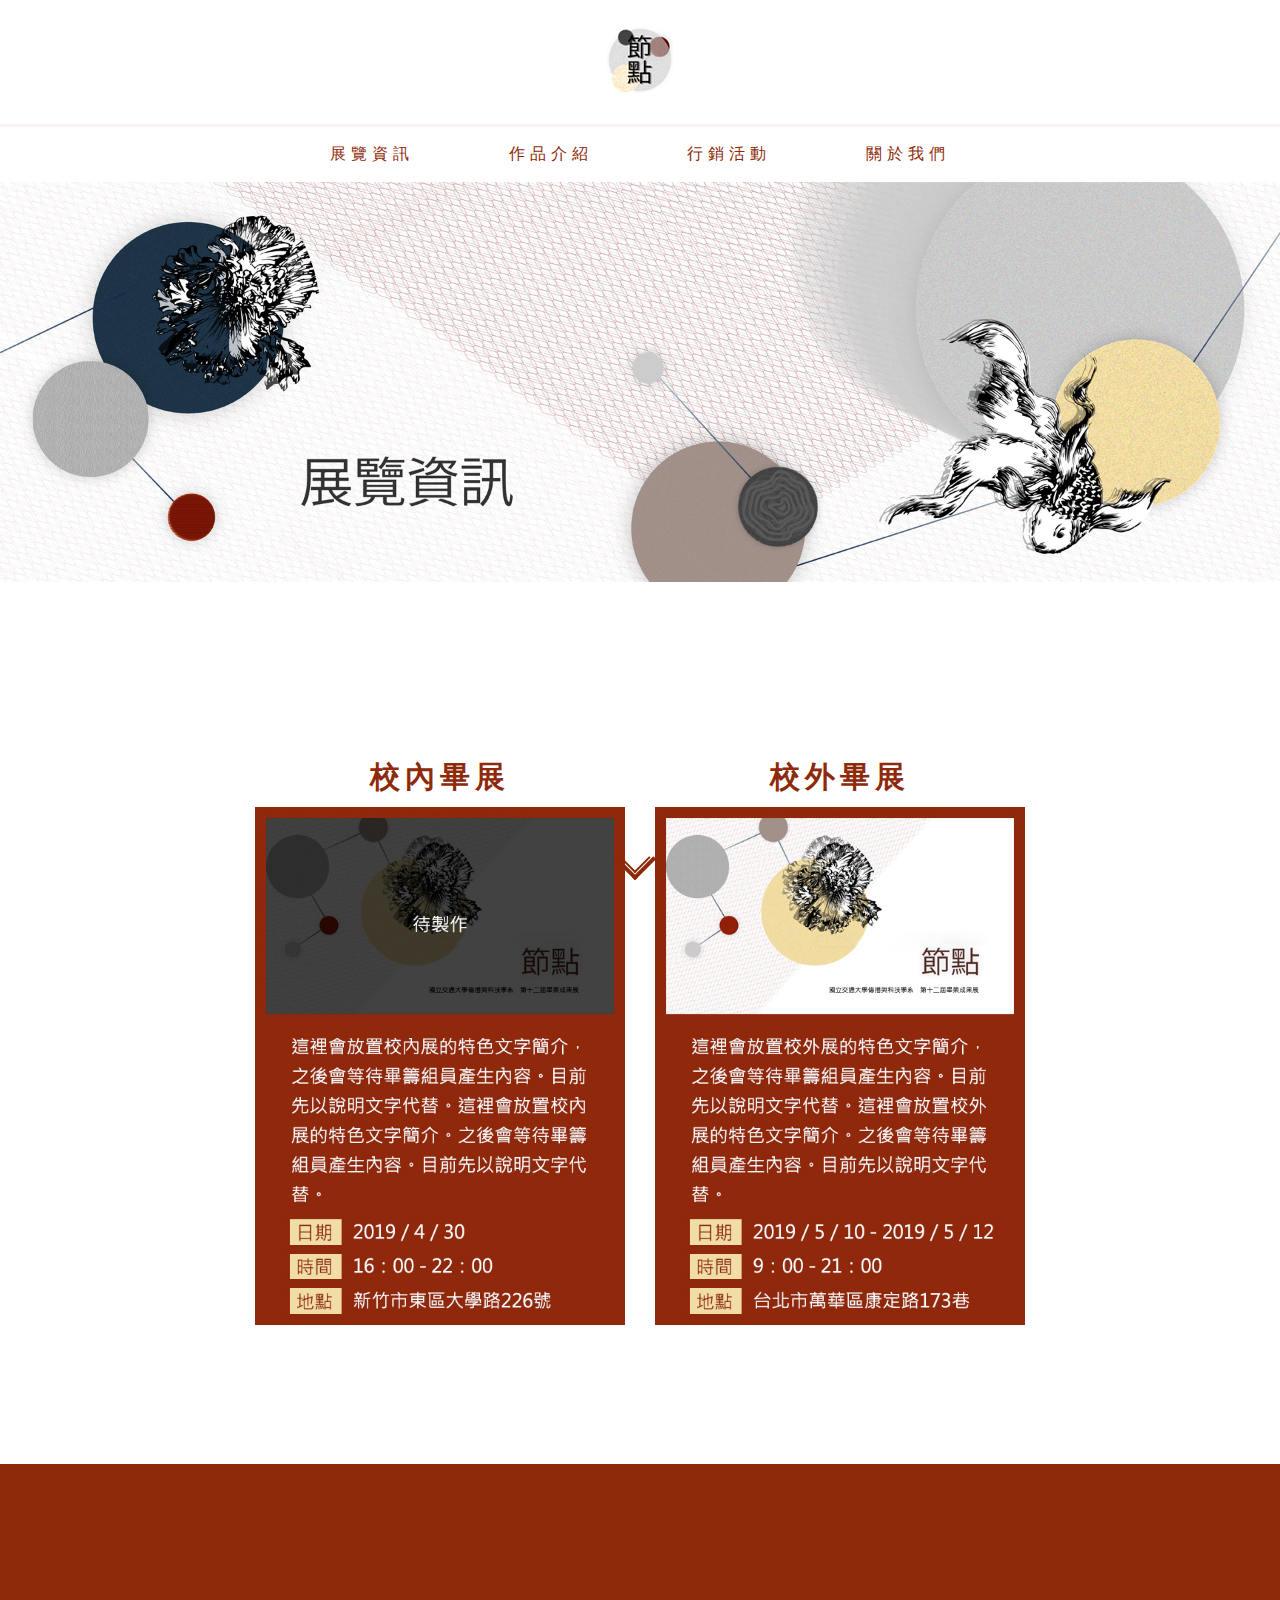
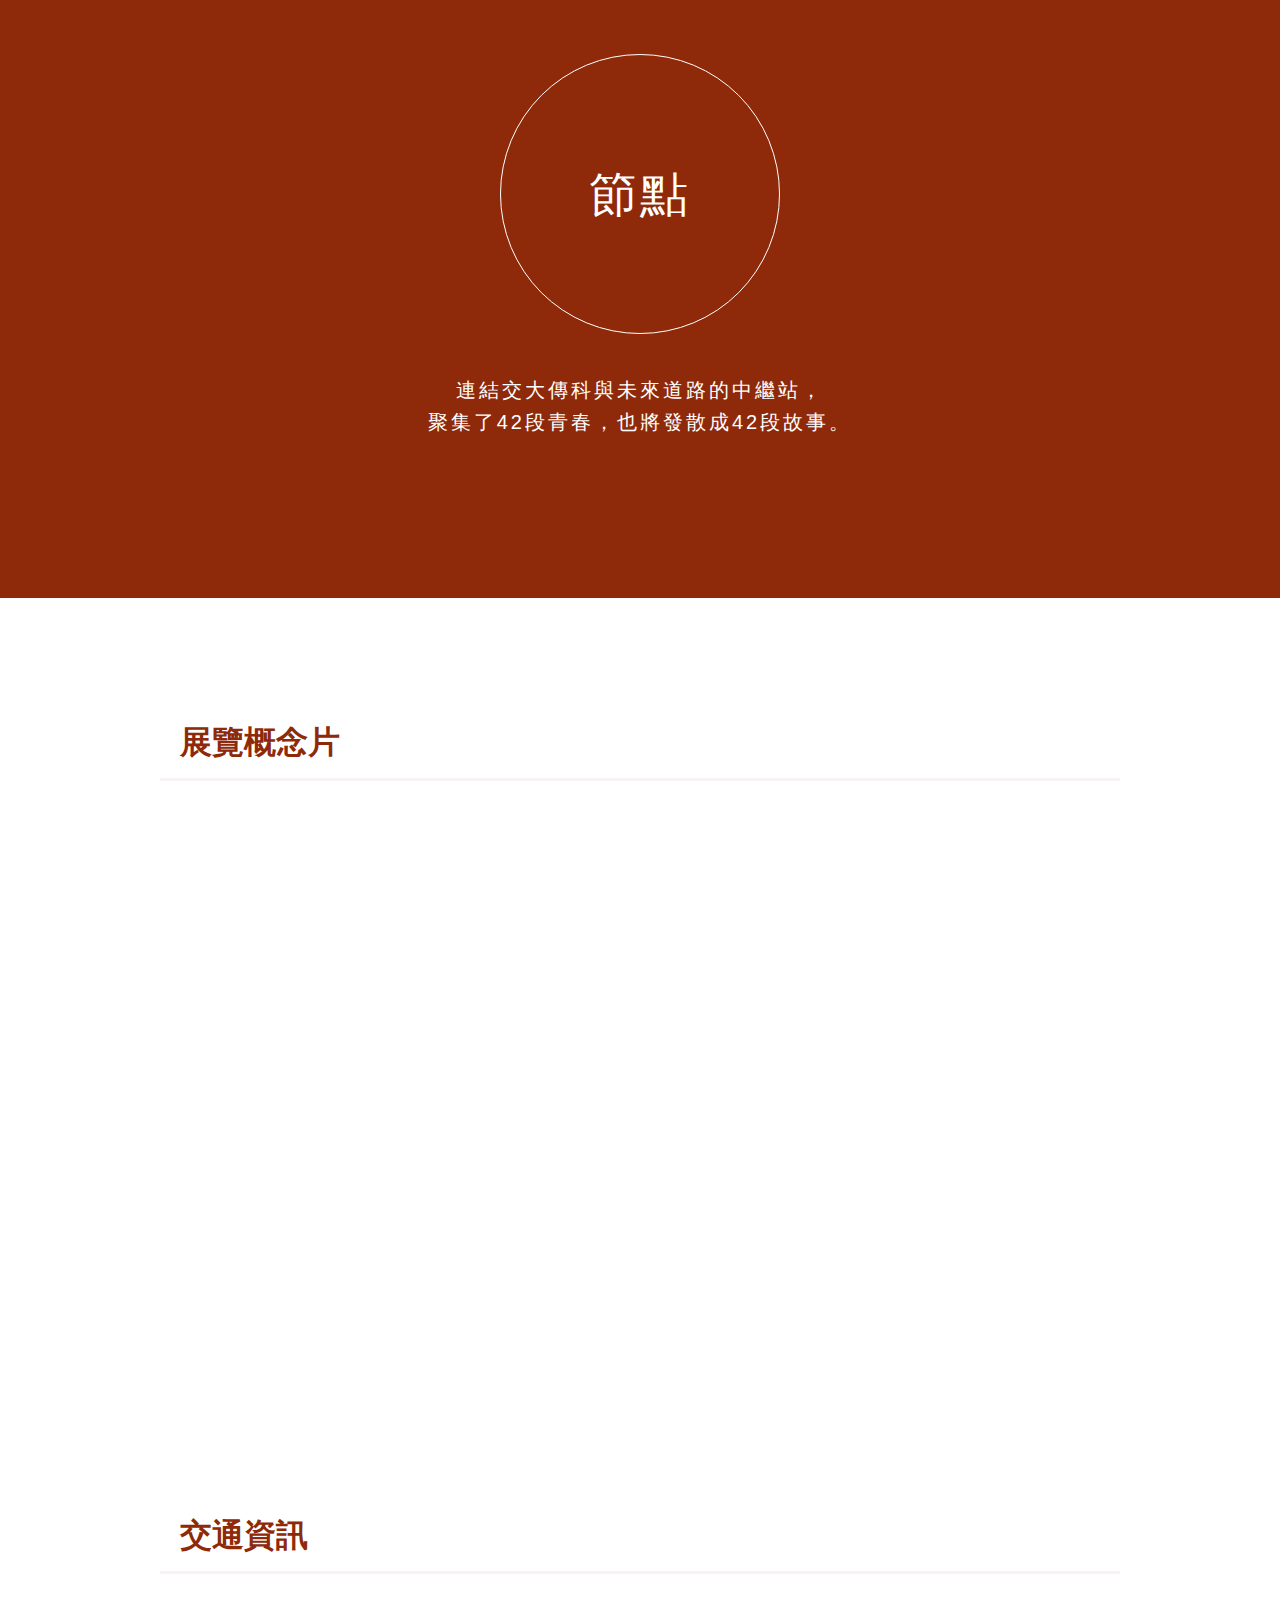
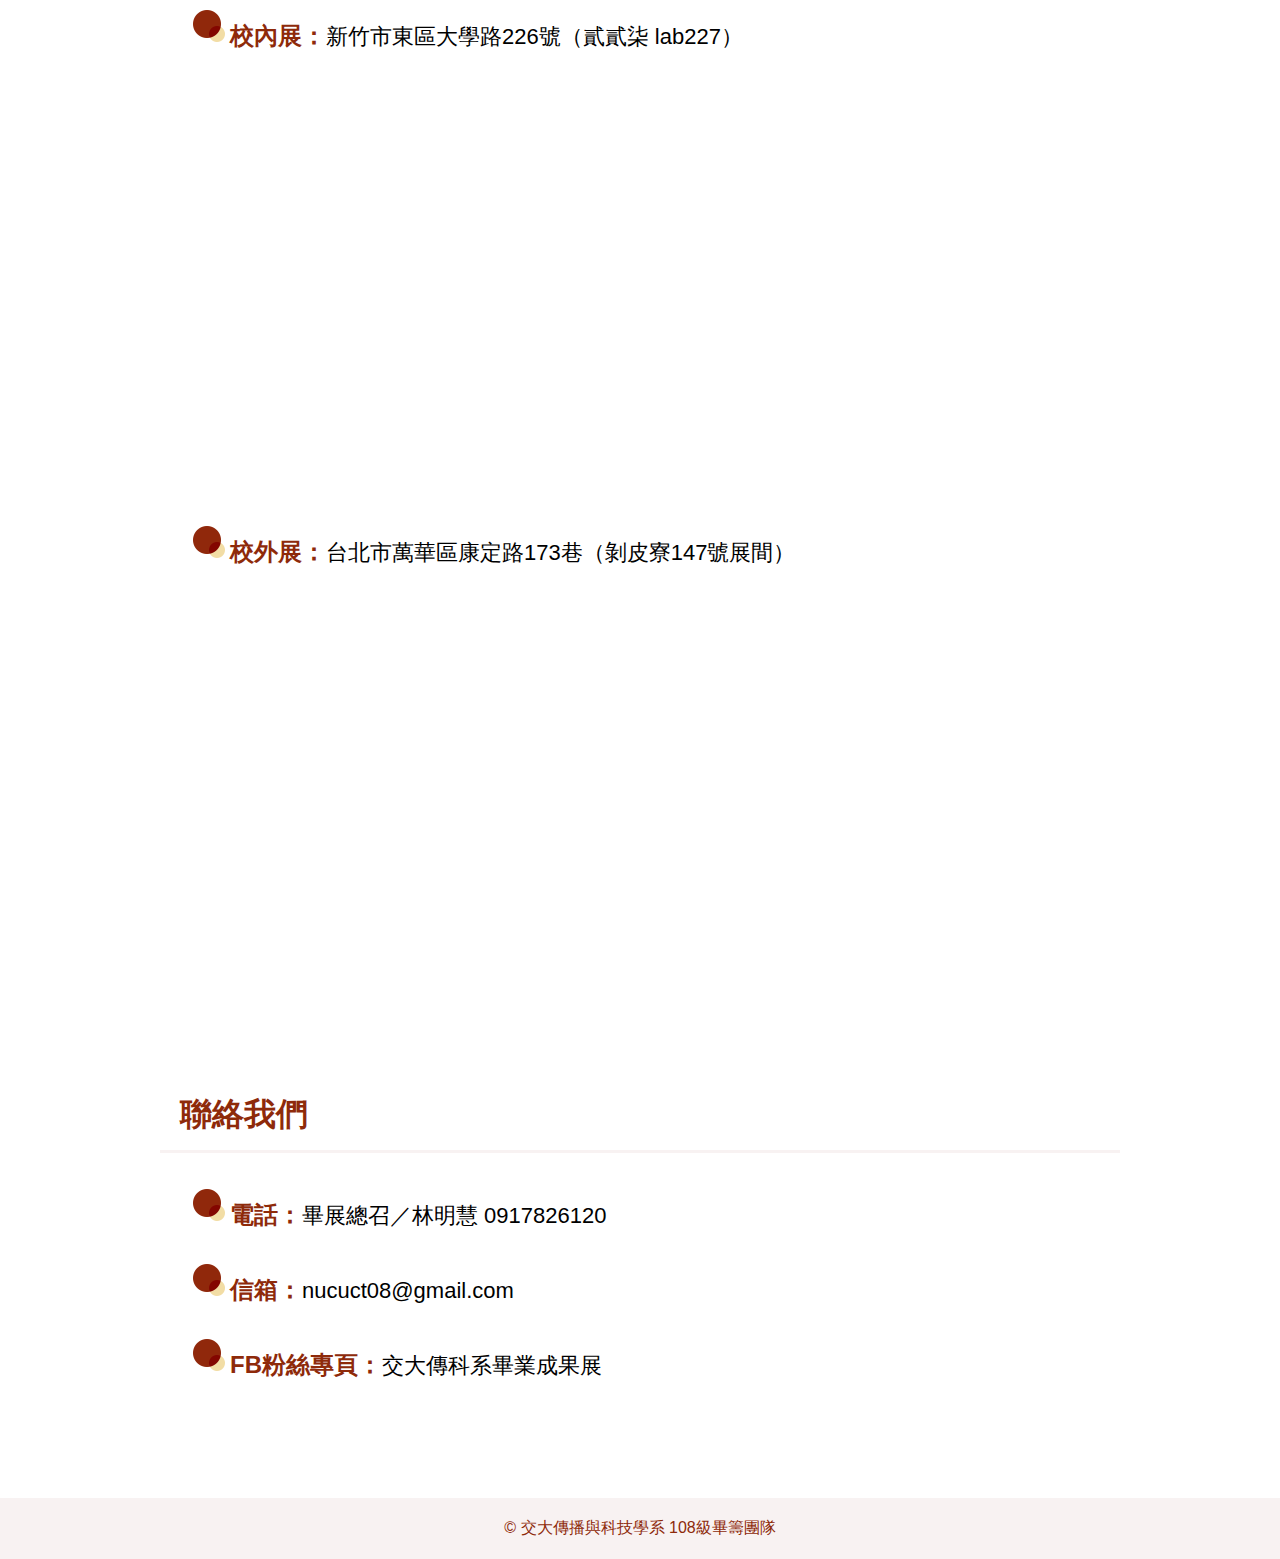
==== index.html @ bd3536fc "First" ====
<!doctype html>
<html>
<head>
	<meta charset="utf-8">
	<meta name="viewport" content=" width=device-width, initial-scale=1.0">
	<title>．節點</title>
	<link href="css/information.css" rel="stylesheet" type="text/css">
	
	<!-- Add jQuery library -->
	<script type="text/javascript" src="https://cdnjs.cloudflare.com/ajax/libs/jquery/3.3.1/jquery.min.js"></script>

</head>


<body>
	<!--header-->
    <header>
		<a href="index.html">
			<img src="images/logo.jpg">
		</a>
        <div class="menu"><img src="images/menu_red.png"></div>
    </header>
    
	<!--nav-->
		<nav>
			<ul>
				<li><a href="index.html">展覽資訊</a></li>
				<li><a href="works.html">作品介紹</a></li>	
				<li><a href="marketing.html">行銷活動</a></li>
				<li><a href="about.html">關於我們</a></li>
			</ul>
		</nav>
	
	<!--banner-->
		<div class="banner"></div>
	<!--arrow-->
	<div class="arrow"></div>


	<!--content-->
	<!--exhibition info-->
	<div class="work white">
		<div class="row">
			<div class="col-m-0 col-1"></div>

			<div class="col-m-6 col-5">
					<div class="title">校內畢展</div>
					<img src="images/info_in.jpg">
			</div>
			
			<div class="col-m-6 col-5"> 
				<div class="title">校外畢展</div>
				<img src="images/info.jpg">
			</div>

			<div class="col-m-0 col-1"></div>
		</div>
	</div>

	<!--definition text-->
	<div class="work red">
		
		<div class="row">
			<div class="defbox">
				<div class="dot">節點</div>

				<p>連結交大傳科與未來道路的中繼站，
				<br>聚集了42段青春，也將發散成42段故事。
				</p>
			</div>
		</div>
	</div>
	<!--video-->
	<div class="work white">
		<div class="row">
			<h1>展覽概念片</h1>
			<div class="video-container">
				<iframe width="901" height="507" src="https://www.youtube.com/embed/MZvLR8JDesw" frameborder="0" allow="accelerometer; autoplay; encrypted-media; gyroscope; picture-in-picture" allowfullscreen></iframe>
			</div>
		</div>
	</div>
	<!--traffic-->
	<div class="work white">
		<div class="row">
			<h1>交通資訊</h1>
			<div class="desbox">
				<h2>校內展：</h2><p>新竹市東區大學路226號（貳貳柒 lab227）</p>
				<div class="iframe-rwd">
					<iframe src="https://www.google.com/maps/embed?pb=!1m18!1m12!1m3!1d3622.161408858177!2d120.99659691475458!3d24.789925954186625!2m3!1f0!2f0!3f0!3m2!1i1024!2i768!4f13.1!3m3!1m2!1s0x3468360e1c726cb3%3A0x12839cd95251eadb!2z6LKz6LKz5p-SIGxhYjIyNw!5e0!3m2!1szh-TW!2stw!4v1549362019442" width="600" height="450" frameborder="0" style="border:0" allowfullscreen></iframe>
				</div><br><br><br><br>

				<h2>校外展：</h2><p>台北市萬華區康定路173巷（剝皮寮147號展間）</p>
				<div class="iframe-rwd">
					<iframe src="https://www.google.com/maps/embed?pb=!1m18!1m12!1m3!1d3614.9184089192054!2d121.49997611475892!3d25.036842844331968!2m3!1f0!2f0!3f0!3m2!1i1024!2i768!4f13.1!3m3!1m2!1s0x3442a9a8d017b6dd%3A0xff3361bbadd40fe9!2z5Ymd55qu5a-u5q235Y-y6KGX5Y2A!5e0!3m2!1szh-TW!2stw!4v1549362157421" width="600" height="450" frameborder="0" style="border:0" allowfullscreen></iframe>
				</div>
			</div>
		</div>
	</div>
	<!--connect-->
	<div class="work white">
		<div class="row">
			<h1>聯絡我們</h1>

				<div class="desbox">
					<h2>電話：</h2><p>畢展總召／林明慧 0917826120</p><br>
					<h2>信箱：</h2><p>nucuct08@gmail.com</p><br>
					<h2>FB粉絲專頁：</h2><p>交大傳科系畢業成果展</p>
				</div>

			</div>

		</div>
	</div>
	
	<!--footer-->
	<footer>
		&copy; 交大傳播與科技學系 108級畢籌團隊
	</footer>

	<!-- 回到頂端按鈕 start -->
	<script>
		//<![CDATA[
		(function () {
		$("body").append("<img id='goTopButton' style='display: none; z-index: 5; cursor: pointer;' title='回到頂端'/>");
		var img = "images/top_btn.png",
		locatioin = 9/10, // 按鈕出現在螢幕的高度
		right = 10, // 距離右邊 px 值
		opacity = 0.3, // 透明度
		speed = 500, // 捲動速度
		$button = $("#goTopButton"),
		$body = $(document),
		$win = $(window);
		$button.attr("src", img);
		$button.on({
		mouseover: function() {$button.css("opacity", 1);},
		mouseout: function() {$button.css("opacity", opacity);},
		click: function() {$("html, body").animate({scrollTop: 0}, speed);}
		});
		window.goTopMove = function () {
		var scrollH = $body.scrollTop(),
		winH = $win.height(),
		css = {"top": winH * locatioin + "px", "position": "fixed", "right": right, "opacity": opacity};
		if(scrollH > 20) {
		$button.css(css);
		$button.fadeIn("slow");
		} else {
		$button.fadeOut("slow");
		}
		};
		$win.on({
		scroll: function() {goTopMove();},
		resize: function() {goTopMove();}
		});
		} )();
		//]]>
		</script>
		<!-- 回到頂端按鈕 end, Design by WFU BLOG -->


		
		<!--js-->
		<script type="text/javascript" src="js/e0.js"></script>
		<script type="text/javascript" src="js/arrowscroll.js"></script>

</body>
</html>
---- css/information.css ----
@charset "utf-8";
@import url("rwd.css");
/* CSS Document */

*{
	padding:0;
	margin:0;
	box-sizing:border-box;
}

html, body{
	font-family:Verdana, Geneva, sans-serif, "微軟正黑體";
}

/* header */

header{
	padding:10px 0px;
	color:#fff;
	
	text-align:center;
	position:relative;
}

.menu{
	display:block;
	position:absolute;
	width:30px;
	height:30px;
	background:url(../images/menu.png);
	right:30px;
	top:30px;
}

.menu:hover{
	cursor:pointer;
}

/* nav */

nav{
	margin:auto;
	
	text-align:center;
	display: none;
	border-top:solid #f8f2f2 3px;
}

nav ul{
	margin:0;
}

nav ul li{
	display: block;
	border-bottom:solid #c3c3b7 1px;
}

nav ul li a{
	display:inline-block;
	color:#8e2a0a;
	letter-spacing:5px;
	text-decoration:none;
	width:100%;
	padding:17px 45px;
}

nav ul li a:hover{
	color:#F6A4A3;
	background:#7B151E;
}

/*banner*/
.banner{
	display:block;
	position:relative;
	overflow:hidden;
	width:100%;
	height:200px;
	background:url(../images/banner_information_mobile.jpg) no-repeat;
	background-size:100%;
	
}

/*arrow*/
.arrow,
.arrow:before {
  position: absolute;
  left: 50%;
  display: none;
}

.arrow {
  width: 30px;
  height: 30px;
  top: 96%;
  margin: -20px 0 0 -20px;
  -webkit-transform: rotate(45deg);
  border-left: none;
  border-top: none;
  border-right: 4px #8e2a0a solid;
  border-bottom: 4px #8e2a0a solid;
}

.arrow:before {
  content: "";
  width: 20px;
  height: 20px;
  top: 50%;
  margin: -10px 0 0 -10px;
  border-left: none;
  border-top: none;
  border-right: 2px #8e2a0a solid;
  border-bottom: 2px #8e2a0a solid;
  animation-duration: 2s;
  animation-iteration-count: infinite;
  animation-name: arrow;
}
@keyframes arrow {
	0% {
	  opacity: 1;
	}
	100% {
	  opacity: 0;
	  transform: translate(-10px, -10px);
	}
  }

/*content*/
.row{
	width: 100%;
	padding:60px 0px;
	margin:auto;
}
.row img{
	width:100%;
}

.red {
	background:#8e2a0a;
	margin:60px 0px; 
}
.white {
	background: #fff;
}
.work > .row {
	width: 75%;
	margin: 0 auto;
}

.defbox{
	
	line-height:2em;
	box-sizing:border-box;
	padding:100px 0px;
	/*background:#8e2a0a;*/
	color:#fff;
	text-align: center;
	letter-spacing: 3px;
}
.defbox p{
	text-align:justify; /*文字等寬*/
	text-align: center;
	font-size: 20px;
	
}
.desbox{
	line-height: 1.5em;
	color:#8e2a0a;
	margin-bottom: 30px;
	padding: 0px 30px;
	
}
h1{
	line-height: 1.5em;
	color:#8e2a0a;
	border-bottom:solid #f8f2f2 3px;
	padding: 0px 20px 12px;
	margin-bottom: 30px;
	/*font-weight:bold;*/
}
h2::before{
	content: url(../images/round2_marketing_2.png);
}
h2{
	display: inline-block;
}
.desbox > p{
	display: inline-block;
	margin-bottom: 30px;
	font-size: 22px;
	color: #000;
}

#imgbox img{ 
	float:left;
	width:100%;
	padding:7.4px;
	/*background:#8e2a0a紅色;*/
}

#imgbox{
	font-size: 20px;
    line-height: 30px;
    letter-spacing: 3px;
	padding:80px;
	border-bottom:solid #f8f2f2 2px;
}

#imgbox0 img{ 
	float:left;
	width:100%;
	padding:5px;
	background:#f2f0f1;
}

#imgbox0{
	font-size: 20px;
    line-height: 30px;
    letter-spacing: 3px;
	width: 90%;
	margin: 30px auto;
	border-bottom:solid #f8f2f2 2px;
}

.title{
	text-align:center;
	color:#8e2a0a;
	letter-spacing:5px;
	font-size:30px;
	margin:auto;
	width:200px;
	height:50px;
	font-weight:bold;
}
.dot{
	color: #fff;
	margin: 30px 0px 40px;
	font-size: 48px;
	text-align: center;
	border-radius: 50%;
	border: #fff solid 1px;
	width: 280px;
	height: 280px;
	line-height: 280px;
	display: inline-block;
}

/*video*/
.video-container {
	position: relative;
	padding-bottom: 56.25%;
	padding-top: 30px;
	margin-top: 40px;
	height: 0;
	overflow: hidden;
}	
.video-container iframe, .video-container object, .video-container embed {
	position: absolute;
	top: 0;left: 0;
	width: 100%;
	height: 100%;
}

/*map*/
.iframe-rwd {
    position: relative;
    padding-bottom: 35%;
    padding-top: 30px;
    height: 0;
	overflow: hidden;

}
.iframe-rwd iframe {
    position: absolute;
    top: 0;
    left: 0;
    width: 100%;
    height: 100%;
}

/* footer */

footer{
	text-align:center;
	padding:20px;
	color:#8e2a0a;
	background:#f8f2f2;
}
/*loading*/

/*===================rwd details===========================*/

/*For tablets*/
@media only screen and (min-width:768px){

	nav{
		display:block;
	}
	
	nav ul li{
		display:inline-block;/*讓選單水平排列*/
		border-bottom: solid #c3c3b7 0px;
	}
	
	.menu{
		display:none;
	}/*漢堡選單，希望是視窗小到手機的時候才會出現*/
	
	.banner{
		height: 500px;
		background: url(../images/banner_information.jpg) no-repeat;
		
	}
	
}


/*For desktop*/
@media only screen and (min-width:1200px){
	
	.banner{
		/* height: 500px; */
		width: 100%;
		background:url(../images/banner_information.jpg) no-repeat;
		background-size: 100% auto;
	}
	.arrow, .arrow:before{
		display:block;
	}
}
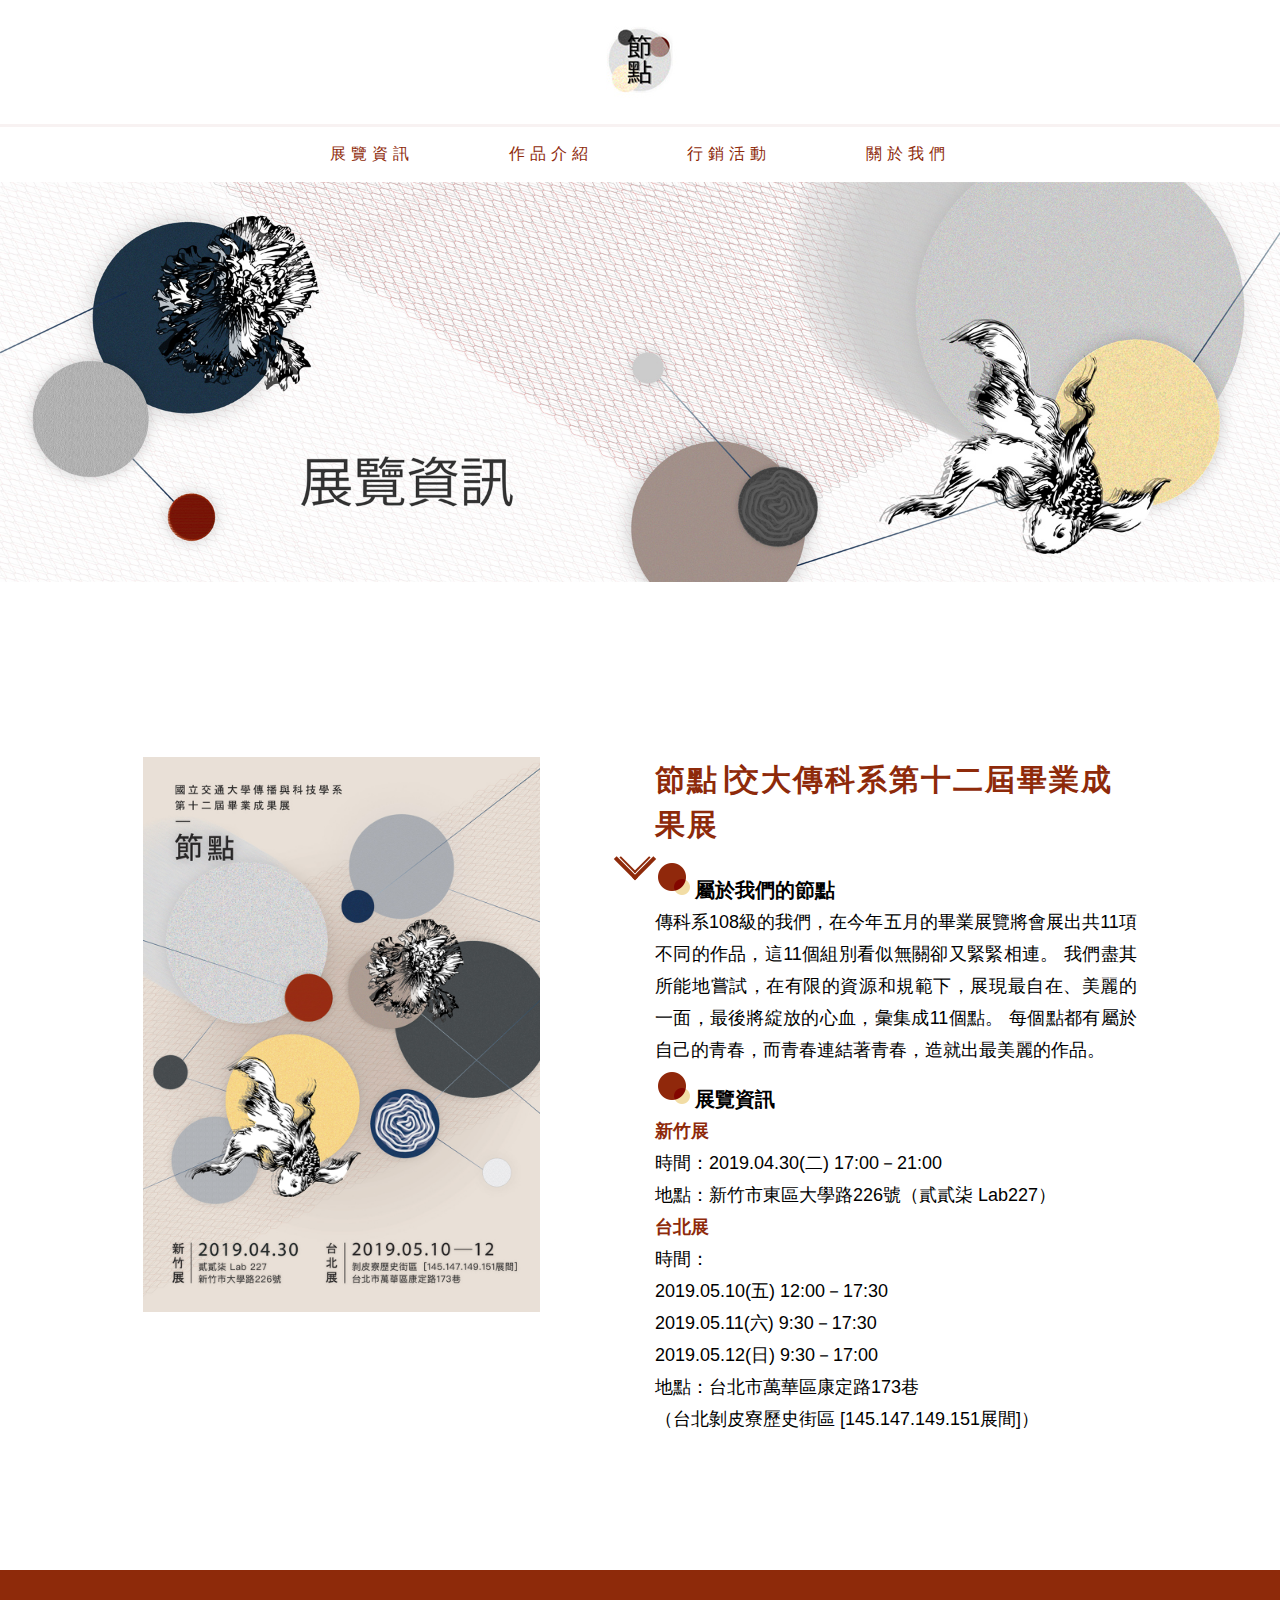
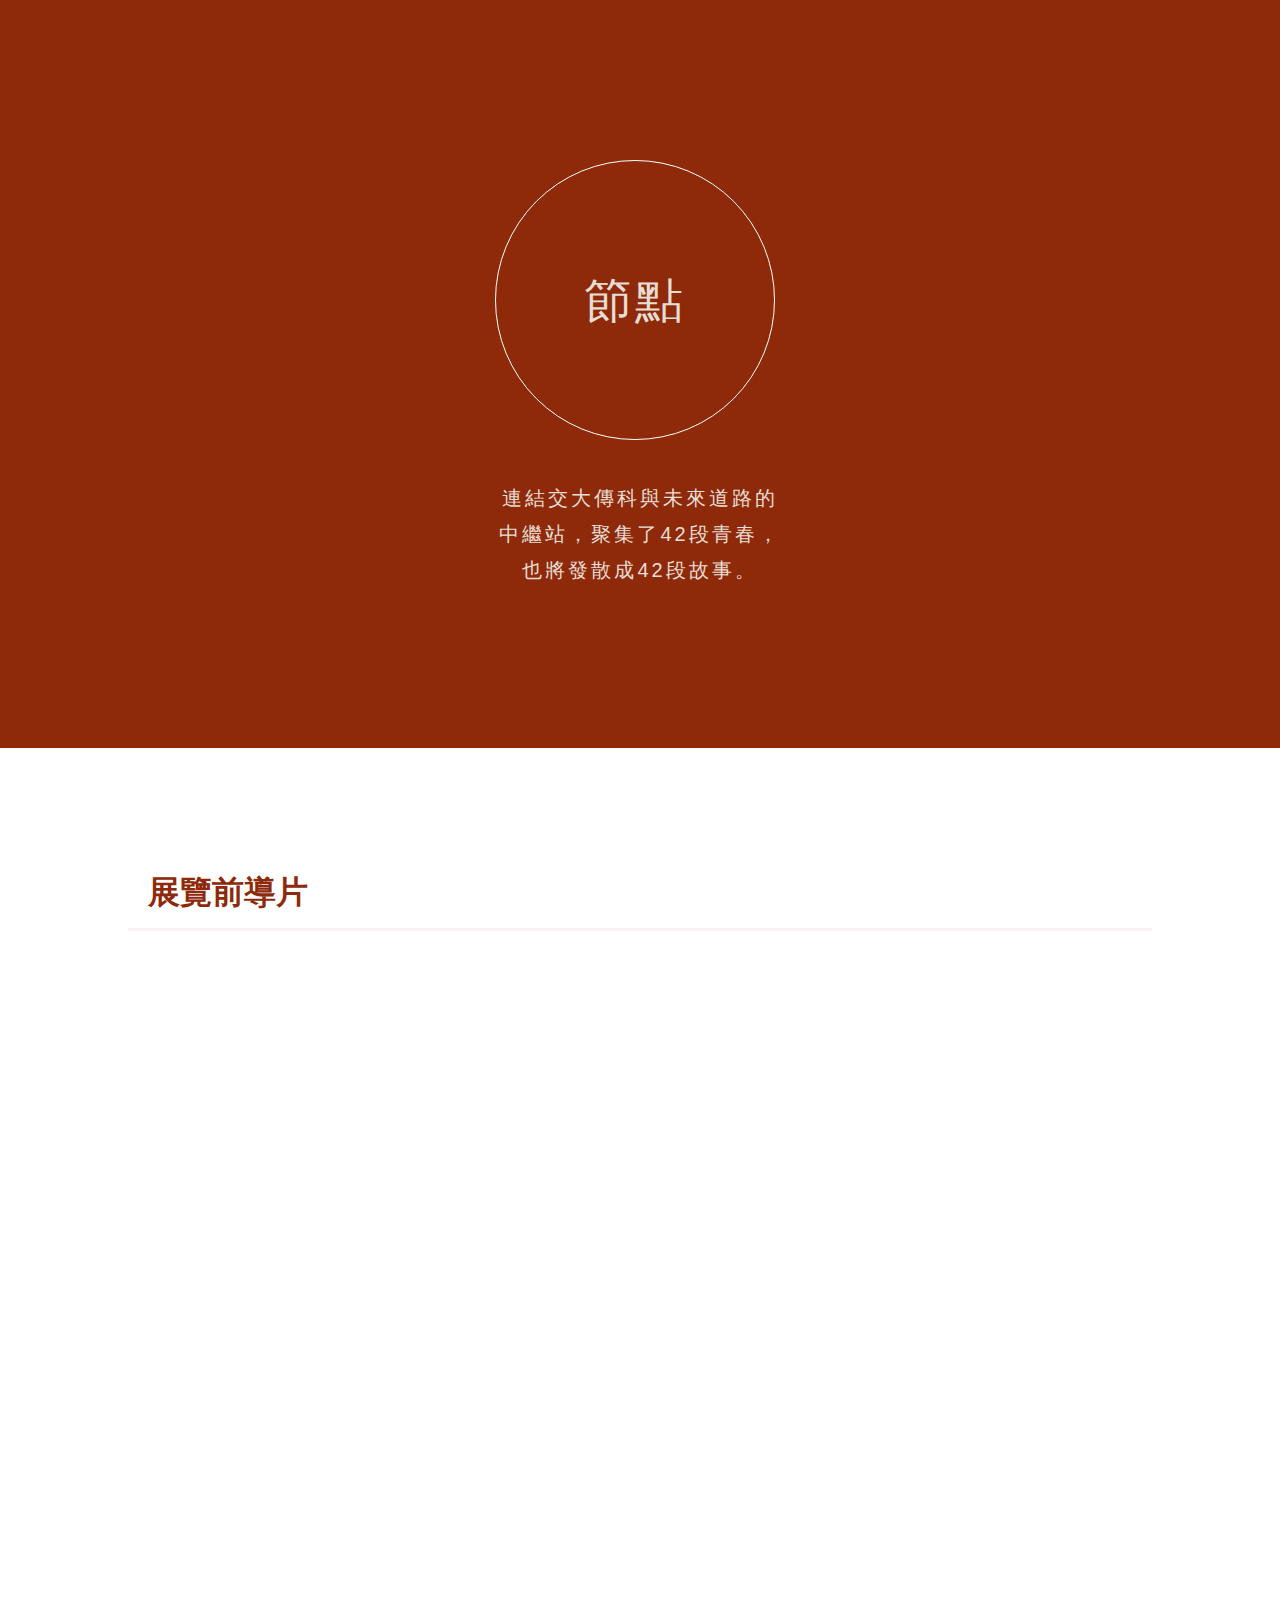
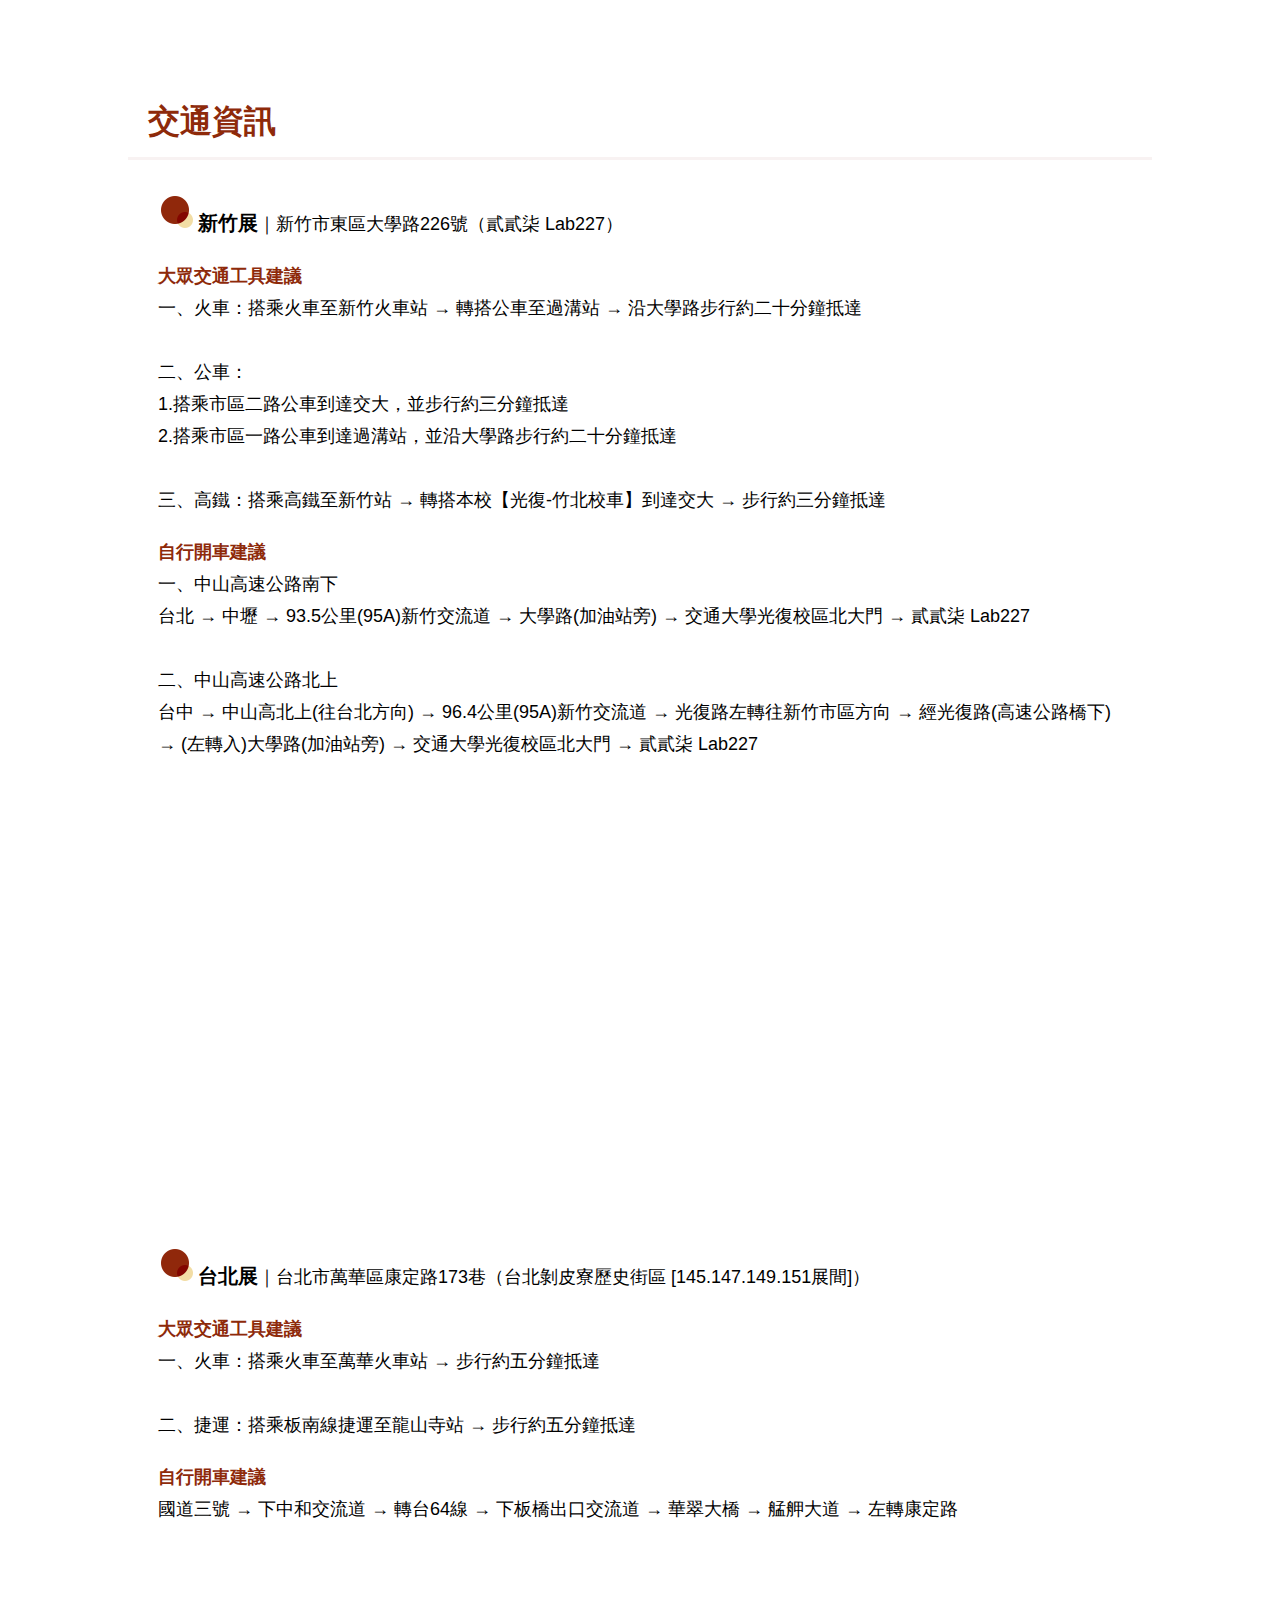
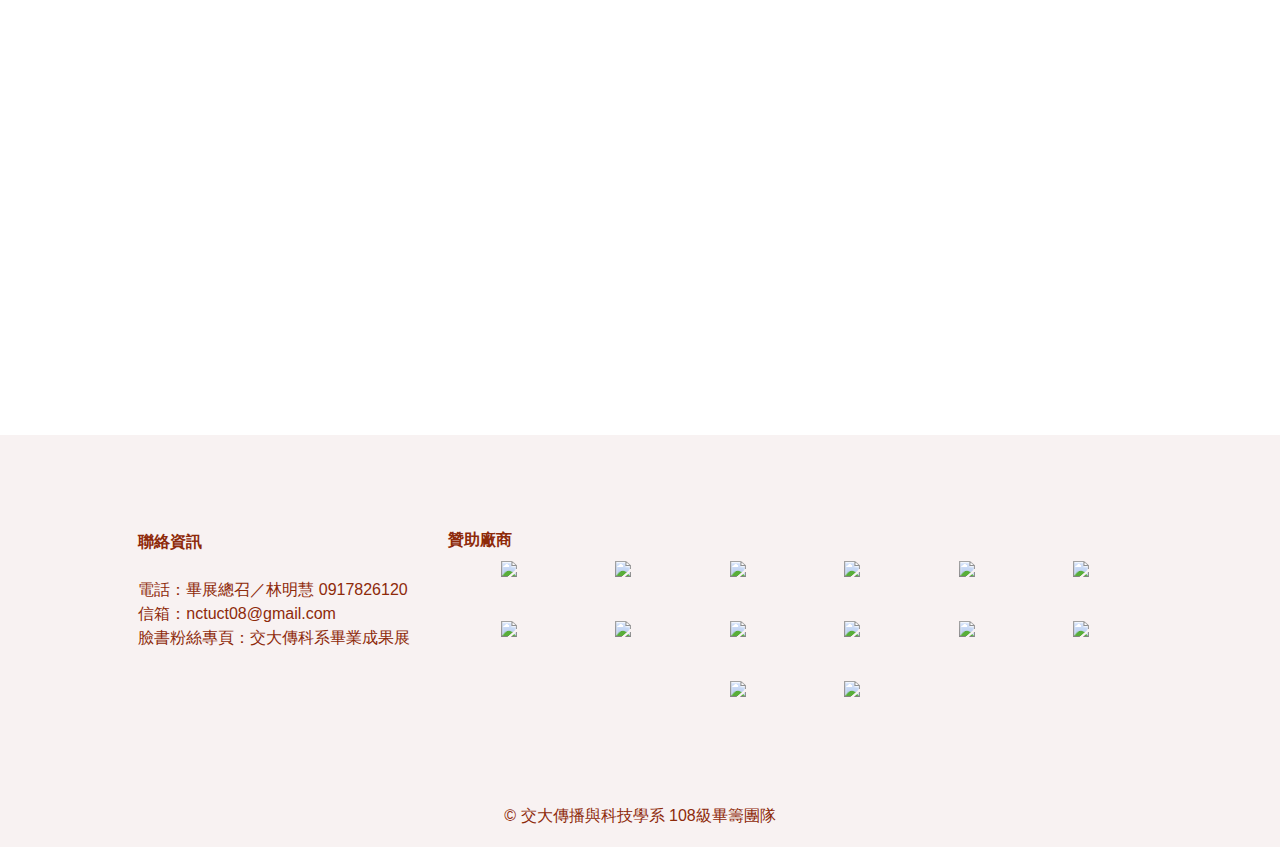
==== commit 07f5038f: "solve the reload problem" ====
--- a/index.html
+++ b/index.html
@@ -3,12 +3,12 @@
 <head>
 	<meta charset="utf-8">
 	<meta name="viewport" content=" width=device-width, initial-scale=1.0">
-	<title>．節點</title>
+	<title>節點｜交大傳科系第十二屆畢業成果展</title>
 	<link href="css/information.css" rel="stylesheet" type="text/css">
 	
 	<!-- Add jQuery library -->
 	<script type="text/javascript" src="https://cdnjs.cloudflare.com/ajax/libs/jquery/3.3.1/jquery.min.js"></script>
-
+	
 </head>
 
 
@@ -16,7 +16,7 @@
 	<!--header-->
     <header>
 		<a href="index.html">
-			<img src="images/logo.jpg">
+			<img src="images/logo.jpg" width="100px" height="100px">
 		</a>
         <div class="menu"><img src="images/menu_red.png"></div>
     </header>
@@ -41,19 +41,38 @@
 	<!--exhibition info-->
 	<div class="work white">
 		<div class="row">
+			
+			<div class="col-m-6 col-5" id="information">
+					<img src="images/info.jpg">
+			</div>
+			
 			<div class="col-m-0 col-1"></div>
-
-			<div class="col-m-6 col-5">
-					<div class="title">校內畢展</div>
-					<img src="images/info_in.jpg">
-			</div>
-			
-			<div class="col-m-6 col-5"> 
-				<div class="title">校外畢展</div>
-				<img src="images/info.jpg">
-			</div>
-
-			<div class="col-m-0 col-1"></div>
+			<div class="col-m-6 col-6"> 
+				<div class="desbox0">
+					<div class="title">節點∣交大傳科系第十二屆畢業成果展</div>
+					<h3>屬於我們的節點</h3>
+					<p>
+						傳科系108級的我們，在今年五月的畢業展覽將會展出共11項不同的作品，這11個組別看似無關卻又緊緊相連。
+						我們盡其所能地嘗試，在有限的資源和規範下，展現最自在、美麗的一面，最後將綻放的心血，彙集成11個點。
+						每個點都有屬於自己的青春，而青春連結著青春，造就出最美麗的作品。
+					</p>
+					<h3>展覽資訊</h3>
+						<h5>新竹展</h5>
+						<p>
+							時間：2019.04.30(二) 17:00－21:00<br>
+							地點：新竹市東區大學路226號（貳貳柒 Lab227）<br>
+						</p>
+						<h5>台北展</h5>
+						<p>
+							時間：<br>
+							2019.05.10(五) 12:00－17:30<br>
+							2019.05.11(六) 9:30－17:30<br>
+							2019.05.12(日) 9:30－17:00<br>
+							地點：台北市萬華區康定路173巷<br>
+							（台北剝皮寮歷史街區 [145.147.149.151展間]）
+						</p>
+				</div>
+			</div>
 		</div>
 	</div>
 
@@ -64,8 +83,7 @@
 			<div class="defbox">
 				<div class="dot">節點</div>
 
-				<p>連結交大傳科與未來道路的中繼站，
-				<br>聚集了42段青春，也將發散成42段故事。
+				<p>連結交大傳科與未來道路的中繼站，聚集了42段青春，</br>也將發散成42段故事。
 				</p>
 			</div>
 		</div>
@@ -73,9 +91,9 @@
 	<!--video-->
 	<div class="work white">
 		<div class="row">
-			<h1>展覽概念片</h1>
+			<h1>展覽前導片</h1>
 			<div class="video-container">
-				<iframe width="901" height="507" src="https://www.youtube.com/embed/MZvLR8JDesw" frameborder="0" allow="accelerometer; autoplay; encrypted-media; gyroscope; picture-in-picture" allowfullscreen></iframe>
+				<iframe width="901" height="507" src="https://www.youtube.com/embed/0VQNjJFoEkM" frameborder="0" allow="accelerometer; autoplay; encrypted-media; gyroscope; picture-in-picture" allowfullscreen></iframe>
 			</div>
 		</div>
 	</div>
@@ -84,36 +102,126 @@
 		<div class="row">
 			<h1>交通資訊</h1>
 			<div class="desbox">
-				<h2>校內展：</h2><p>新竹市東區大學路226號（貳貳柒 lab227）</p>
+				<h2>新竹展</h2><p>｜新竹市東區大學路226號（貳貳柒 Lab227）</p>
+					<h5>大眾交通工具建議</h5>
+				<p>
+					一、火車：搭乘火車至新竹火車站 → 轉搭公車至過溝站 → 沿大學路步行約二十分鐘抵達
+					<br><br>二、公車：<br>
+					1.搭乘市區二路公車到達交大，並步行約三分鐘抵達<br>
+					2.搭乘市區一路公車到達過溝站，並沿大學路步行約二十分鐘抵達
+					<br><br>三、高鐵：搭乘高鐵至新竹站 → 轉搭本校【光復-竹北校車】到達交大 → 步行約三分鐘抵達<br>
+				</p>
+					<h5>自行開車建議</h5>
+				<p>
+					一、中山高速公路南下<br>
+					台北 → 中壢 → 93.5公里(95A)新竹交流道 → 大學路(加油站旁) → 交通大學光復校區北大門 → 貳貳柒 Lab227<br>
+					<br>
+					二、中山高速公路北上<br>
+					台中 → 中山高北上(往台北方向) → 96.4公里(95A)新竹交流道 → 光復路左轉往新竹市區方向 → 經光復路(高速公路橋下) → (左轉入)大學路(加油站旁) → 交通大學光復校區北大門 → 貳貳柒 Lab227
+					<br><br>
+				</p>
 				<div class="iframe-rwd">
 					<iframe src="https://www.google.com/maps/embed?pb=!1m18!1m12!1m3!1d3622.161408858177!2d120.99659691475458!3d24.789925954186625!2m3!1f0!2f0!3f0!3m2!1i1024!2i768!4f13.1!3m3!1m2!1s0x3468360e1c726cb3%3A0x12839cd95251eadb!2z6LKz6LKz5p-SIGxhYjIyNw!5e0!3m2!1szh-TW!2stw!4v1549362019442" width="600" height="450" frameborder="0" style="border:0" allowfullscreen></iframe>
-				</div><br><br><br><br>
-
-				<h2>校外展：</h2><p>台北市萬華區康定路173巷（剝皮寮147號展間）</p>
+				</div><br><br>
+
+				<h2>台北展</h2><p>｜台北市萬華區康定路173巷（台北剝皮寮歷史街區 [145.147.149.151展間]）</p>
+					<h5>大眾交通工具建議</h5>
+				<p>
+					一、火車：搭乘火車至萬華火車站 → 步行約五分鐘抵達<br><br>
+					二、捷運：搭乘板南線捷運至龍山寺站 → 步行約五分鐘抵達<br>
+				</p>
+					<h5>自行開車建議</h5>
+				<p>
+					國道三號 → 下中和交流道 → 轉台64線 → 下板橋出口交流道 → 華翠大橋 → 艋舺大道 → 左轉康定路
+					<br><br>
+				</p>
 				<div class="iframe-rwd">
 					<iframe src="https://www.google.com/maps/embed?pb=!1m18!1m12!1m3!1d3614.9184089192054!2d121.49997611475892!3d25.036842844331968!2m3!1f0!2f0!3f0!3m2!1i1024!2i768!4f13.1!3m3!1m2!1s0x3442a9a8d017b6dd%3A0xff3361bbadd40fe9!2z5Ymd55qu5a-u5q235Y-y6KGX5Y2A!5e0!3m2!1szh-TW!2stw!4v1549362157421" width="600" height="450" frameborder="0" style="border:0" allowfullscreen></iframe>
 				</div>
 			</div>
 		</div>
 	</div>
-	<!--connect-->
+	<!--connect
 	<div class="work white">
 		<div class="row">
 			<h1>聯絡我們</h1>
-
 				<div class="desbox">
 					<h2>電話：</h2><p>畢展總召／林明慧 0917826120</p><br>
 					<h2>信箱：</h2><p>nucuct08@gmail.com</p><br>
 					<h2>FB粉絲專頁：</h2><p>交大傳科系畢業成果展</p>
 				</div>
-
-			</div>
-
-		</div>
-	</div>
+			</div>
+		</div>
+	</div>-->
 	
 	<!--footer-->
 	<footer>
+		<div class="row">
+			<div class="col-m-0 col-1"></div>
+			
+			<div class="col-m-6 col-3">
+				<div class="footerinfo">
+					<h4>聯絡資訊</h4>
+					<br>
+					電話：畢展總召／林明慧 0917826120
+					<br>
+					信箱：nctuct08@gmail.com
+					<br>
+					臉書粉絲專頁：交大傳科系畢業成果展
+					<br>
+				</div>
+			</div>
+
+			<div class="col-m-6 col-7">
+				<h4>贊助廠商</h4>
+				<article>
+					<img src="images/soundbot_n.png" />
+				</article>
+				<article>
+					<img src="images/kingston_n.png" />
+				</article>
+				<article>
+					<img src="images/pixta_n.png" />
+				</article>
+				<article>
+					<img src="images/gcomm_n.png" />
+				</article>
+				<article>
+					<img src="images/hotel_n.png" />
+				</article>
+				<article>
+					<img src="images/picono_n.png" />
+				</article>
+				<article>
+					<img src="images/love_n.png" />
+				</article>
+				<article>
+					<img src="images/kirin_n.png" />
+				</article>
+				<article>
+					<img src="images/tenga_n.png" />
+				</article>
+				<article>
+					<img src="images/pega_n.png" />
+				</article>
+				<article>
+					<img src="images/deeryou_n.png" />
+				</article>
+				<article>
+					<img src="images/medota_n.png" />
+				</article>
+				<article>
+					<img src="images/kkbox_n.png" />
+				</article>
+				
+				<article>
+					<img src="images/oil_n.png" />
+				</article>
+			</div>
+
+			<div class="col-m-0 col-1"></div>
+		
+		</div>
 		&copy; 交大傳播與科技學系 108級畢籌團隊
 	</footer>
 
@@ -121,46 +229,46 @@
 	<script>
 		//<![CDATA[
 		(function () {
-		$("body").append("<img id='goTopButton' style='display: none; z-index: 5; cursor: pointer;' title='回到頂端'/>");
-		var img = "images/top_btn.png",
-		locatioin = 9/10, // 按鈕出現在螢幕的高度
-		right = 10, // 距離右邊 px 值
-		opacity = 0.3, // 透明度
-		speed = 500, // 捲動速度
-		$button = $("#goTopButton"),
-		$body = $(document),
-		$win = $(window);
-		$button.attr("src", img);
-		$button.on({
-		mouseover: function() {$button.css("opacity", 1);},
-		mouseout: function() {$button.css("opacity", opacity);},
-		click: function() {$("html, body").animate({scrollTop: 0}, speed);}
-		});
-		window.goTopMove = function () {
-		var scrollH = $body.scrollTop(),
-		winH = $win.height(),
-		css = {"top": winH * locatioin + "px", "position": "fixed", "right": right, "opacity": opacity};
-		if(scrollH > 20) {
-		$button.css(css);
-		$button.fadeIn("slow");
-		} else {
-		$button.fadeOut("slow");
-		}
-		};
-		$win.on({
-		scroll: function() {goTopMove();},
-		resize: function() {goTopMove();}
-		});
+			$("body").append("<img id='goTopButton' style='display: none; z-index: 5; cursor: pointer;' title='回到頂端'/>");
+			var img = "images/top_btn.png",
+			locatioin = 9/10, // 按鈕出現在螢幕的高度
+			right = 10, // 距離右邊 px 值
+			opacity = 0.3, // 透明度
+			speed = 500, // 捲動速度
+			$button = $("#goTopButton"),
+			$body = $(document),
+			$win = $(window);
+			$button.attr("src", img);
+			$button.on({
+			mouseover: function() {$button.css("opacity", 1);},
+			mouseout: function() {$button.css("opacity", opacity);},
+			click: function() {$("html, body").animate({scrollTop: 0}, speed);}
+			});
+			window.goTopMove = function () {
+			var scrollH = $body.scrollTop(),
+			winH = $win.height(),
+			css = {"top": winH * locatioin + "px", "position": "fixed", "right": right, "opacity": opacity};
+			if(scrollH > 20) {
+			$button.css(css);
+			$button.fadeIn("slow");
+			} else {
+			$button.fadeOut("slow");
+			}
+			};
+			$win.on({
+			scroll: function() {goTopMove();},
+			resize: function() {goTopMove();}
+			});
 		} )();
 		//]]>
 		</script>
 		<!-- 回到頂端按鈕 end, Design by WFU BLOG -->
 
 
-		
+
 		<!--js-->
 		<script type="text/javascript" src="js/e0.js"></script>
 		<script type="text/javascript" src="js/arrowscroll.js"></script>
-
+		<script type="text/javascript" src="js/click_index.js"></script>
 </body>
 </html>--- a/css/information.css
+++ b/css/information.css
@@ -88,7 +88,9 @@
   left: 50%;
   display: none;
 }
-
+.arrow:hover{
+	cursor: pointer;
+}
 .arrow {
   width: 30px;
   height: 30px;
@@ -143,28 +145,28 @@
 	background: #fff;
 }
 .work > .row {
-	width: 75%;
+	width: 80%;
 	margin: 0 auto;
 }
 
 .defbox{
-	
+	width: 290px;
 	line-height:2em;
 	box-sizing:border-box;
 	padding:100px 0px;
 	/*background:#8e2a0a;*/
-	color:#fff;
-	text-align: center;
+	color:#e7ddd3;
+	margin: auto;
 	letter-spacing: 3px;
 }
 .defbox p{
 	text-align:justify; /*文字等寬*/
-	text-align: center;
-	font-size: 20px;
-	
+	font-size: 20px;
+	text-align:center;
+	line-height: 1.8em;
 }
 .desbox{
-	line-height: 1.5em;
+	line-height: 2em;
 	color:#8e2a0a;
 	margin-bottom: 30px;
 	padding: 0px 30px;
@@ -183,11 +185,13 @@
 }
 h2{
 	display: inline-block;
+	font-size: 20px;
+	color: #000;
 }
 .desbox > p{
 	display: inline-block;
-	margin-bottom: 30px;
-	font-size: 22px;
+	margin-bottom: 20px;
+	font-size: 18px;
 	color: #000;
 }
 
@@ -215,25 +219,24 @@
 
 #imgbox0{
 	font-size: 20px;
-    line-height: 30px;
-    letter-spacing: 3px;
+  line-height: 30px;
+  letter-spacing: 3px;
 	width: 90%;
 	margin: 30px auto;
 	border-bottom:solid #f8f2f2 2px;
 }
 
 .title{
-	text-align:center;
-	color:#8e2a0a;
-	letter-spacing:5px;
+	text-align:left;
+	color:#8e2a0a;
+	letter-spacing:2px;
 	font-size:30px;
-	margin:auto;
-	width:200px;
-	height:50px;
+	line-height:1.5em;
+	margin:0px auto 10px;
 	font-weight:bold;
 }
 .dot{
-	color: #fff;
+	color: #e7ddd3;
 	margin: 30px 0px 40px;
 	font-size: 48px;
 	text-align: center;
@@ -243,6 +246,30 @@
 	height: 280px;
 	line-height: 280px;
 	display: inline-block;
+}
+.desbox0 p{
+	
+	font-size: 18px;
+}
+.desbox0{
+	line-height:2em;
+	box-sizing:border-box;
+	text-align:justify; /*文字等寬*/
+}
+h3::before{
+	content: url(../images/round2_marketing_2.png);
+}
+h3{
+	font-size: 20px;
+}
+h5{
+	font-size: 18px;
+	color: #8e2a0a;
+
+}
+small{
+	border:#000 solid 1px;
+	padding:3px;
 }
 
 /*video*/
@@ -286,7 +313,28 @@
 	color:#8e2a0a;
 	background:#f8f2f2;
 }
-/*loading*/
+.footerbox{
+	margin: 0 auto 20px;
+}
+.footerinfo{
+	text-align:left;
+	width:290px;
+	line-height: 1.5em;
+}
+article{
+	display: inline-block;
+	width: 100px;
+	height: 50px;
+	margin: 5px;
+}
+article img{
+	width: 100px;
+	weight: 50px;
+	margin: 5px auto;
+}
+h4{
+	text-align: left
+}
 
 /*===================rwd details===========================*/
 
@@ -309,7 +357,6 @@
 	.banner{
 		height: 500px;
 		background: url(../images/banner_information.jpg) no-repeat;
-		
 	}
 	
 }
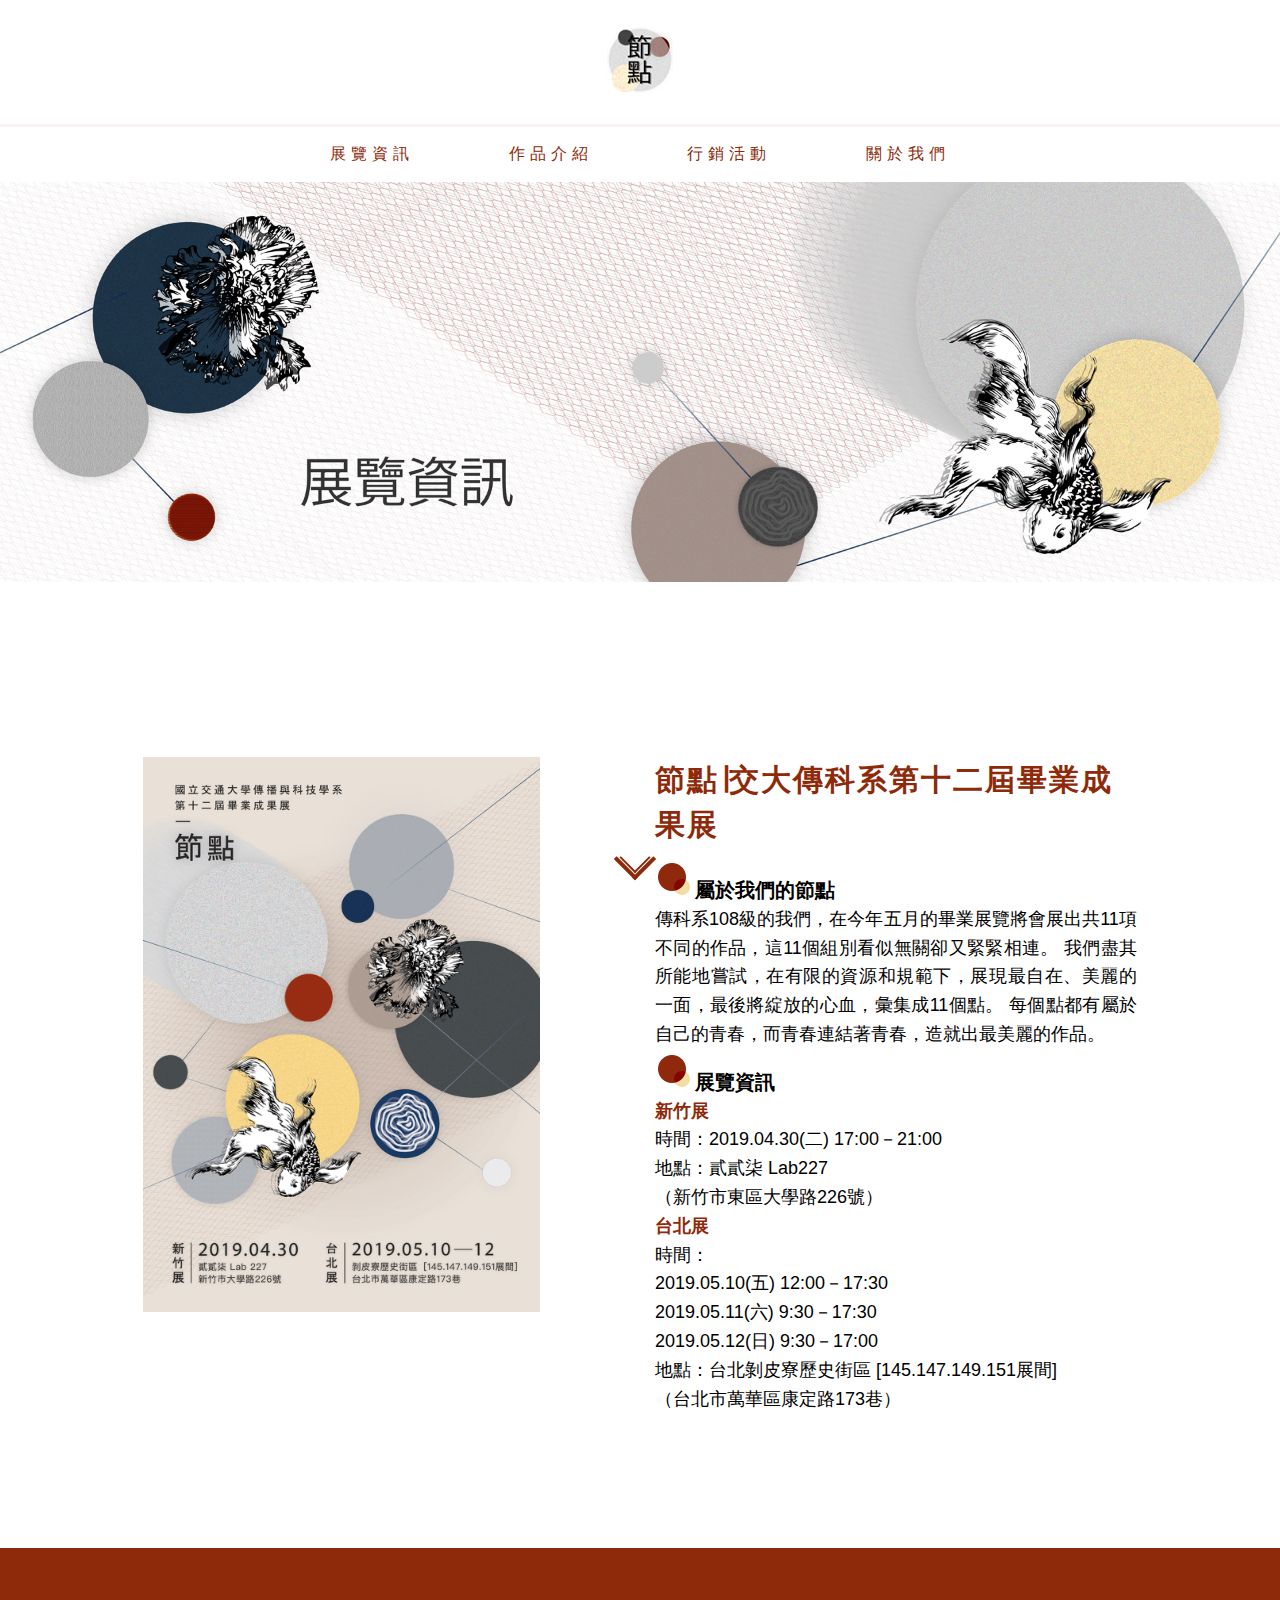
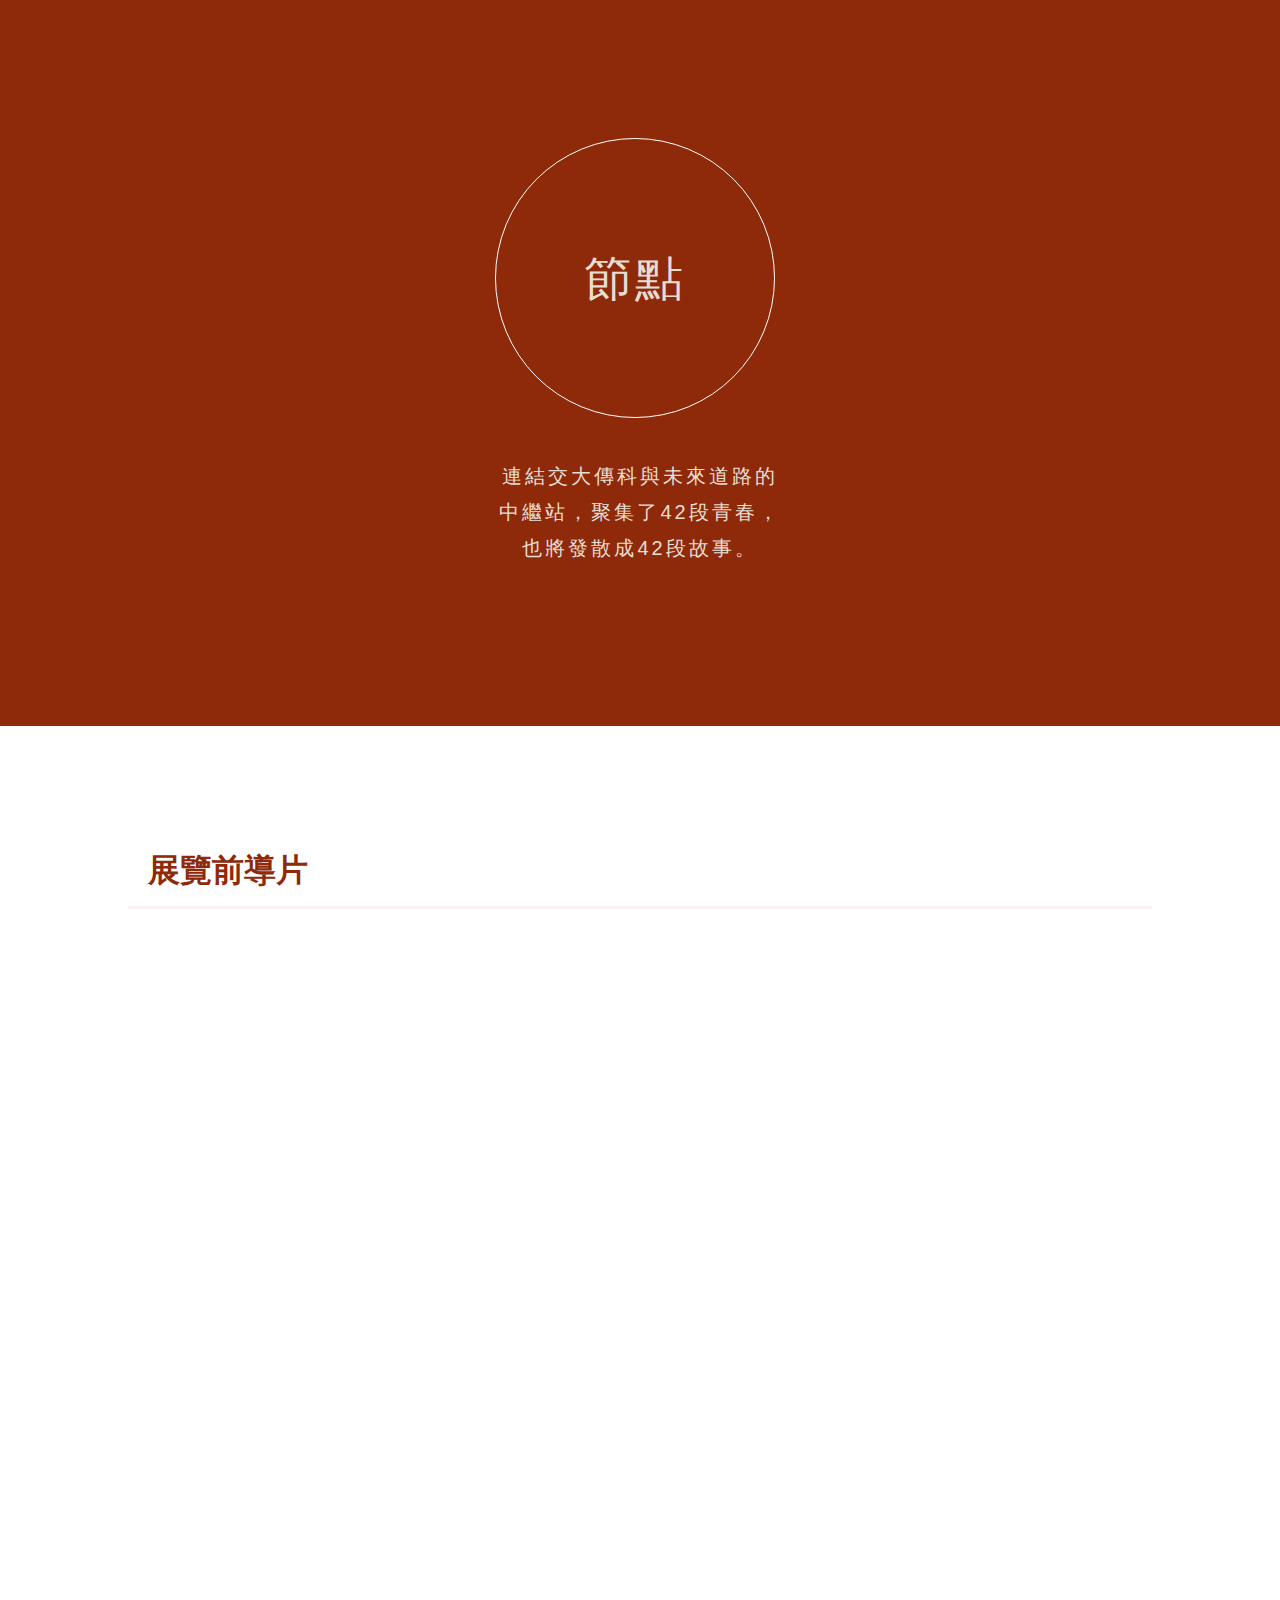
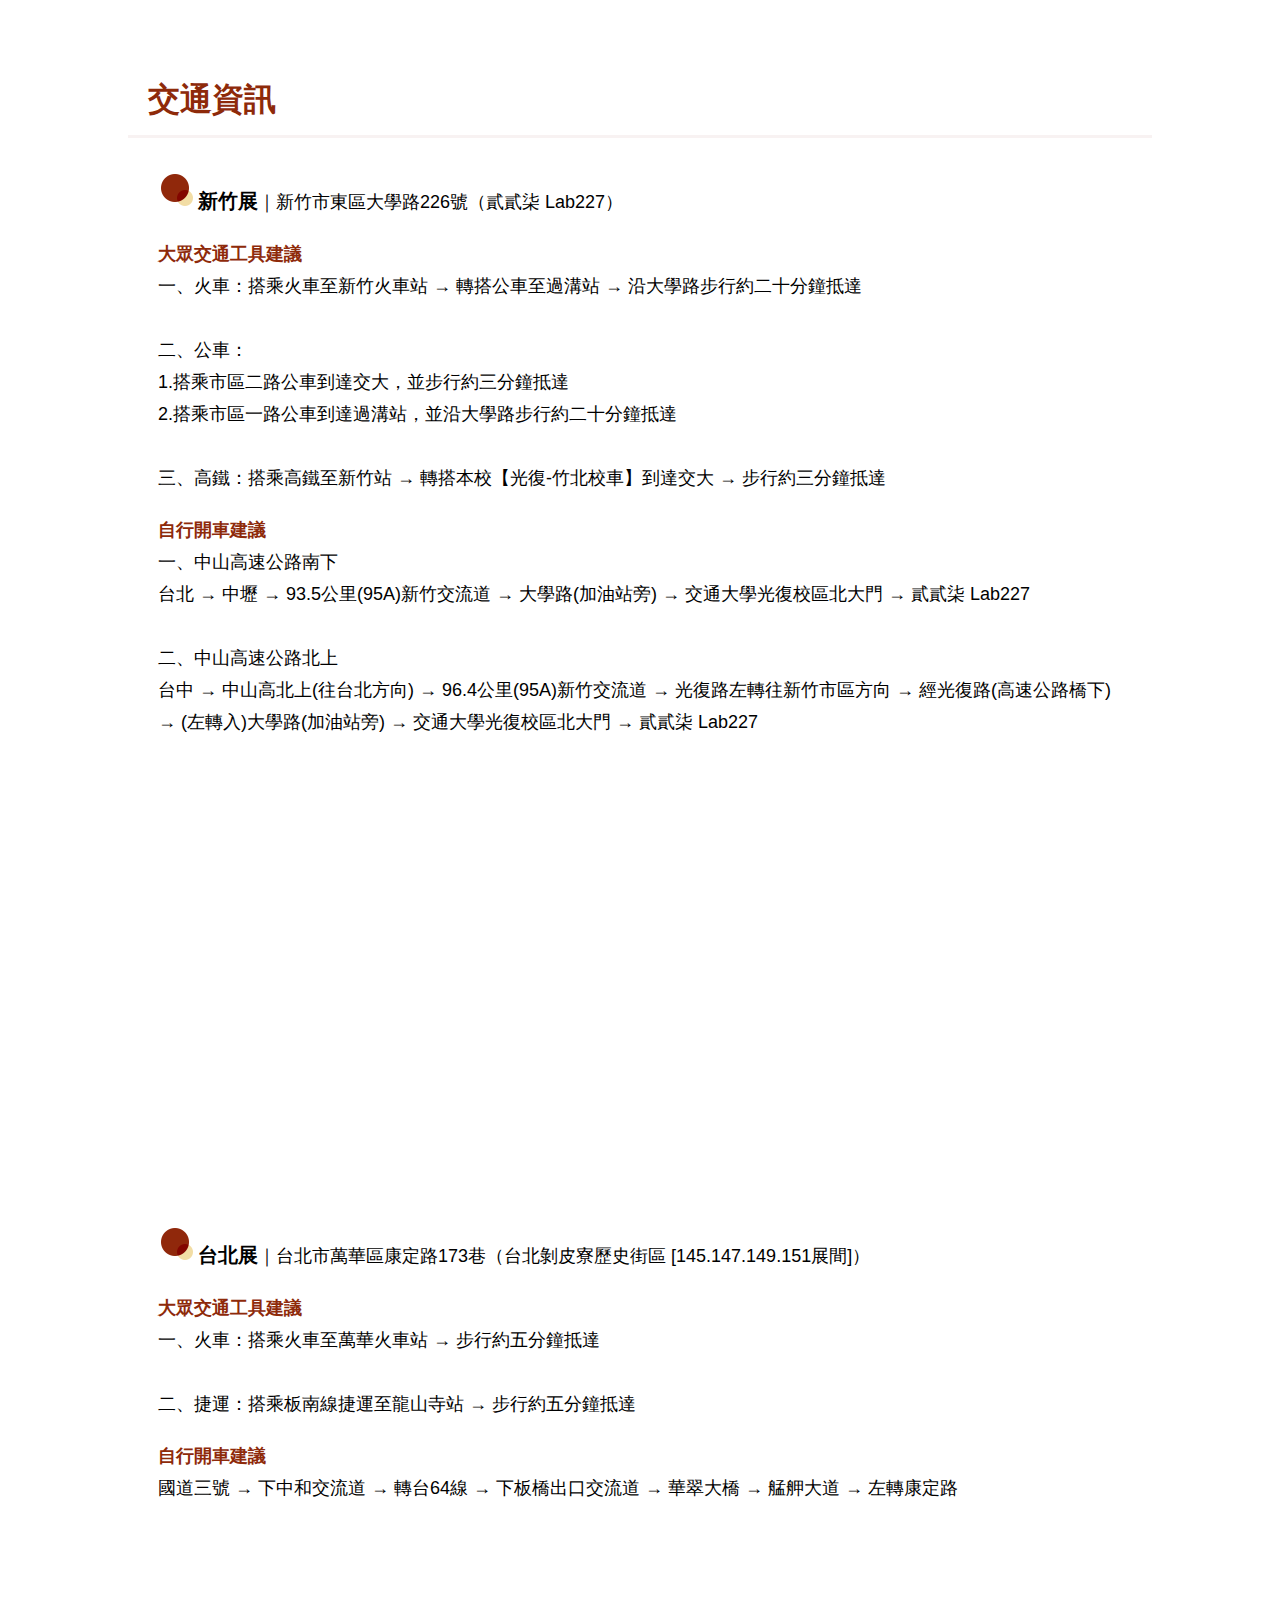
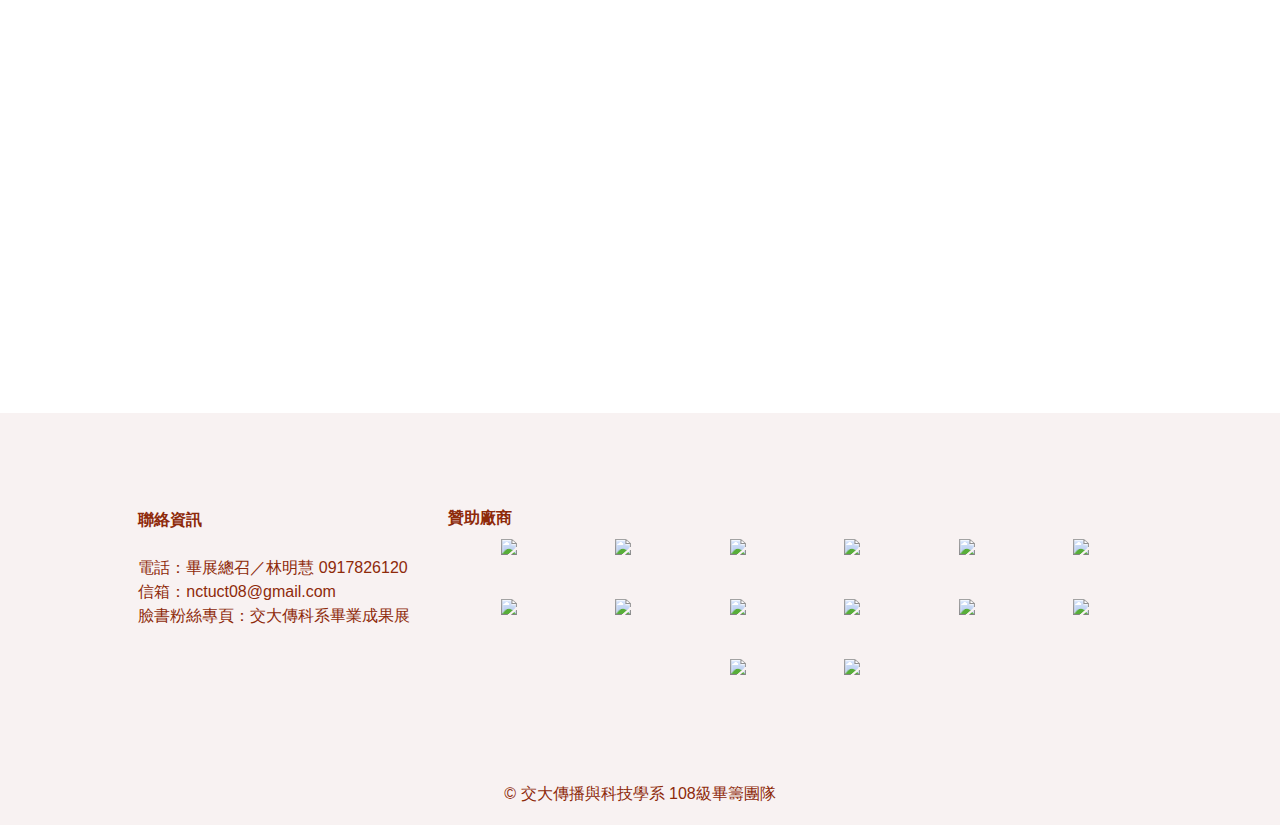
==== commit c48173c8: "marketing add pictures" ====
--- a/index.html
+++ b/index.html
@@ -60,7 +60,8 @@
 						<h5>新竹展</h5>
 						<p>
 							時間：2019.04.30(二) 17:00－21:00<br>
-							地點：新竹市東區大學路226號（貳貳柒 Lab227）<br>
+							地點：貳貳柒 Lab227<br>
+							（新竹市東區大學路226號）
 						</p>
 						<h5>台北展</h5>
 						<p>
@@ -68,8 +69,8 @@
 							2019.05.10(五) 12:00－17:30<br>
 							2019.05.11(六) 9:30－17:30<br>
 							2019.05.12(日) 9:30－17:00<br>
-							地點：台北市萬華區康定路173巷<br>
-							（台北剝皮寮歷史街區 [145.147.149.151展間]）
+							地點：台北剝皮寮歷史街區 [145.147.149.151展間]<br>
+							（台北市萬華區康定路173巷）
 						</p>
 				</div>
 			</div>
--- a/css/information.css
+++ b/css/information.css
@@ -252,7 +252,7 @@
 	font-size: 18px;
 }
 .desbox0{
-	line-height:2em;
+	line-height:1.8em;
 	box-sizing:border-box;
 	text-align:justify; /*文字等寬*/
 }
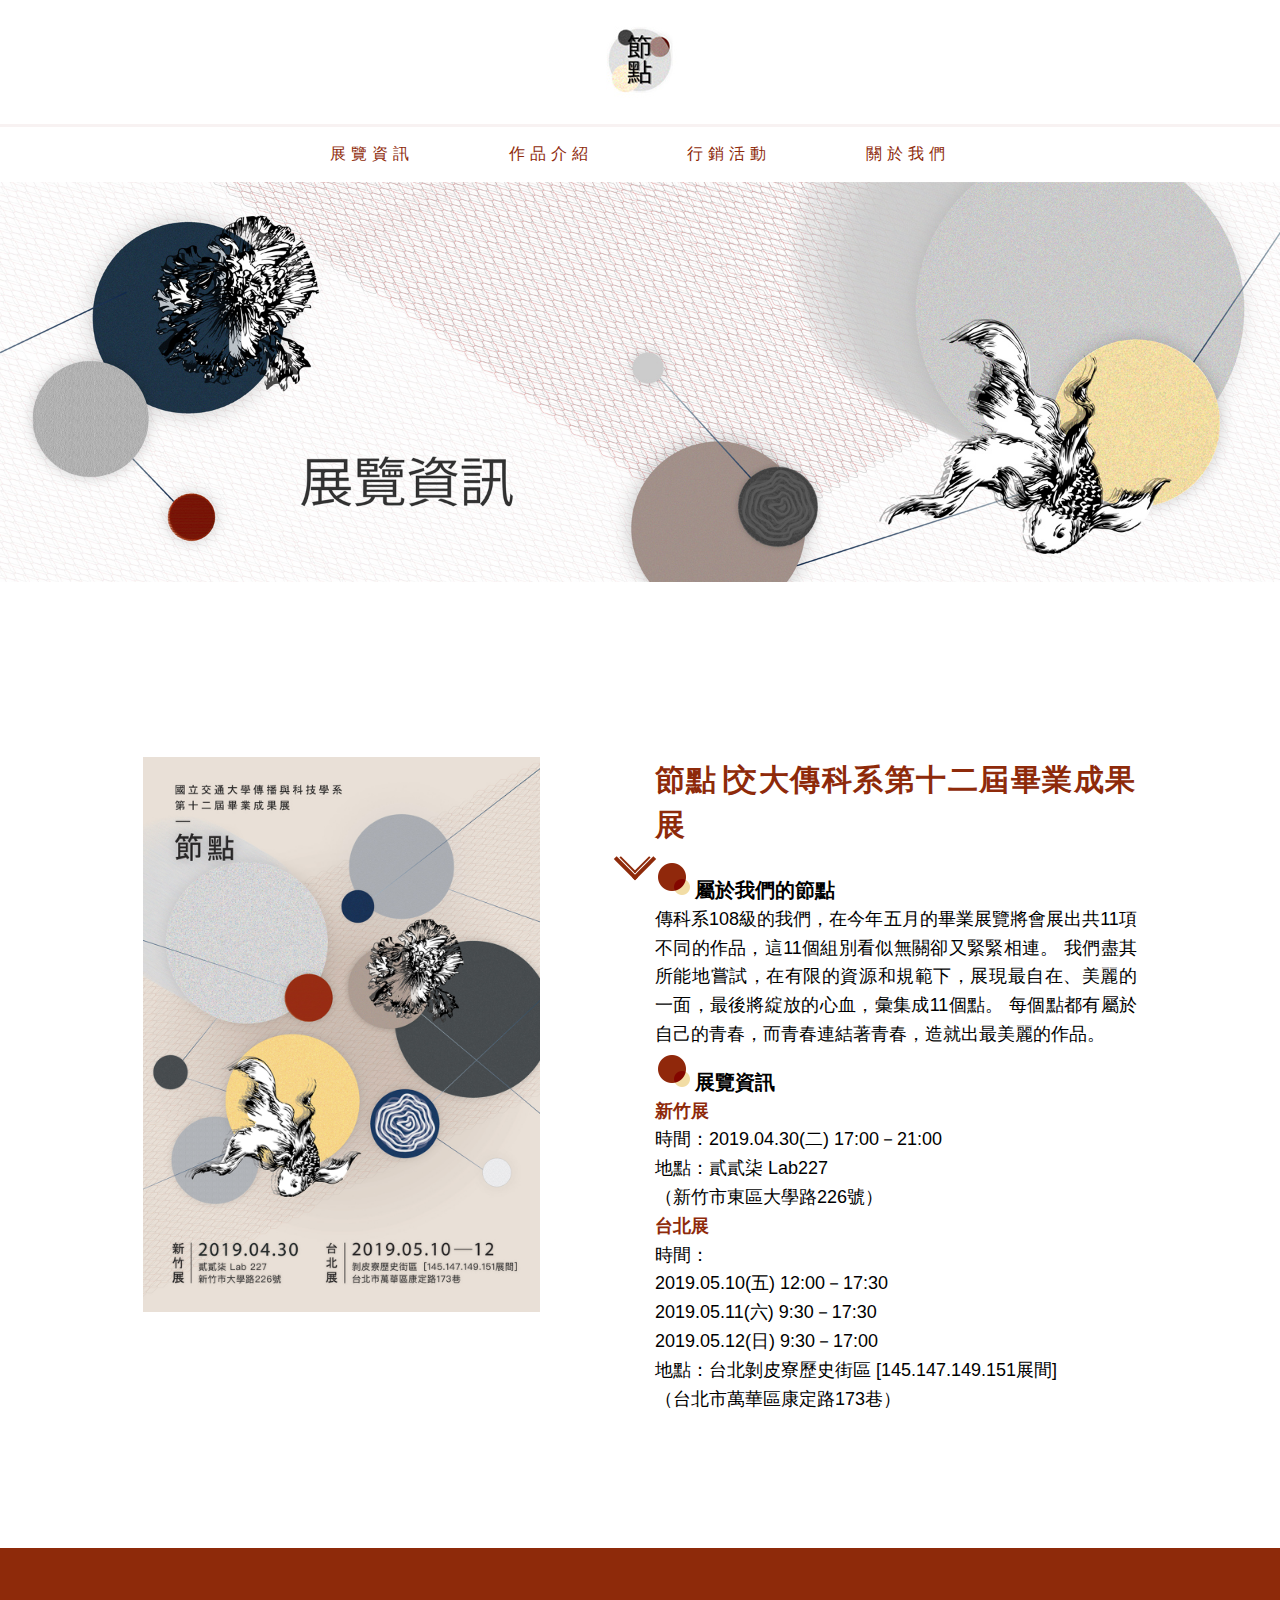
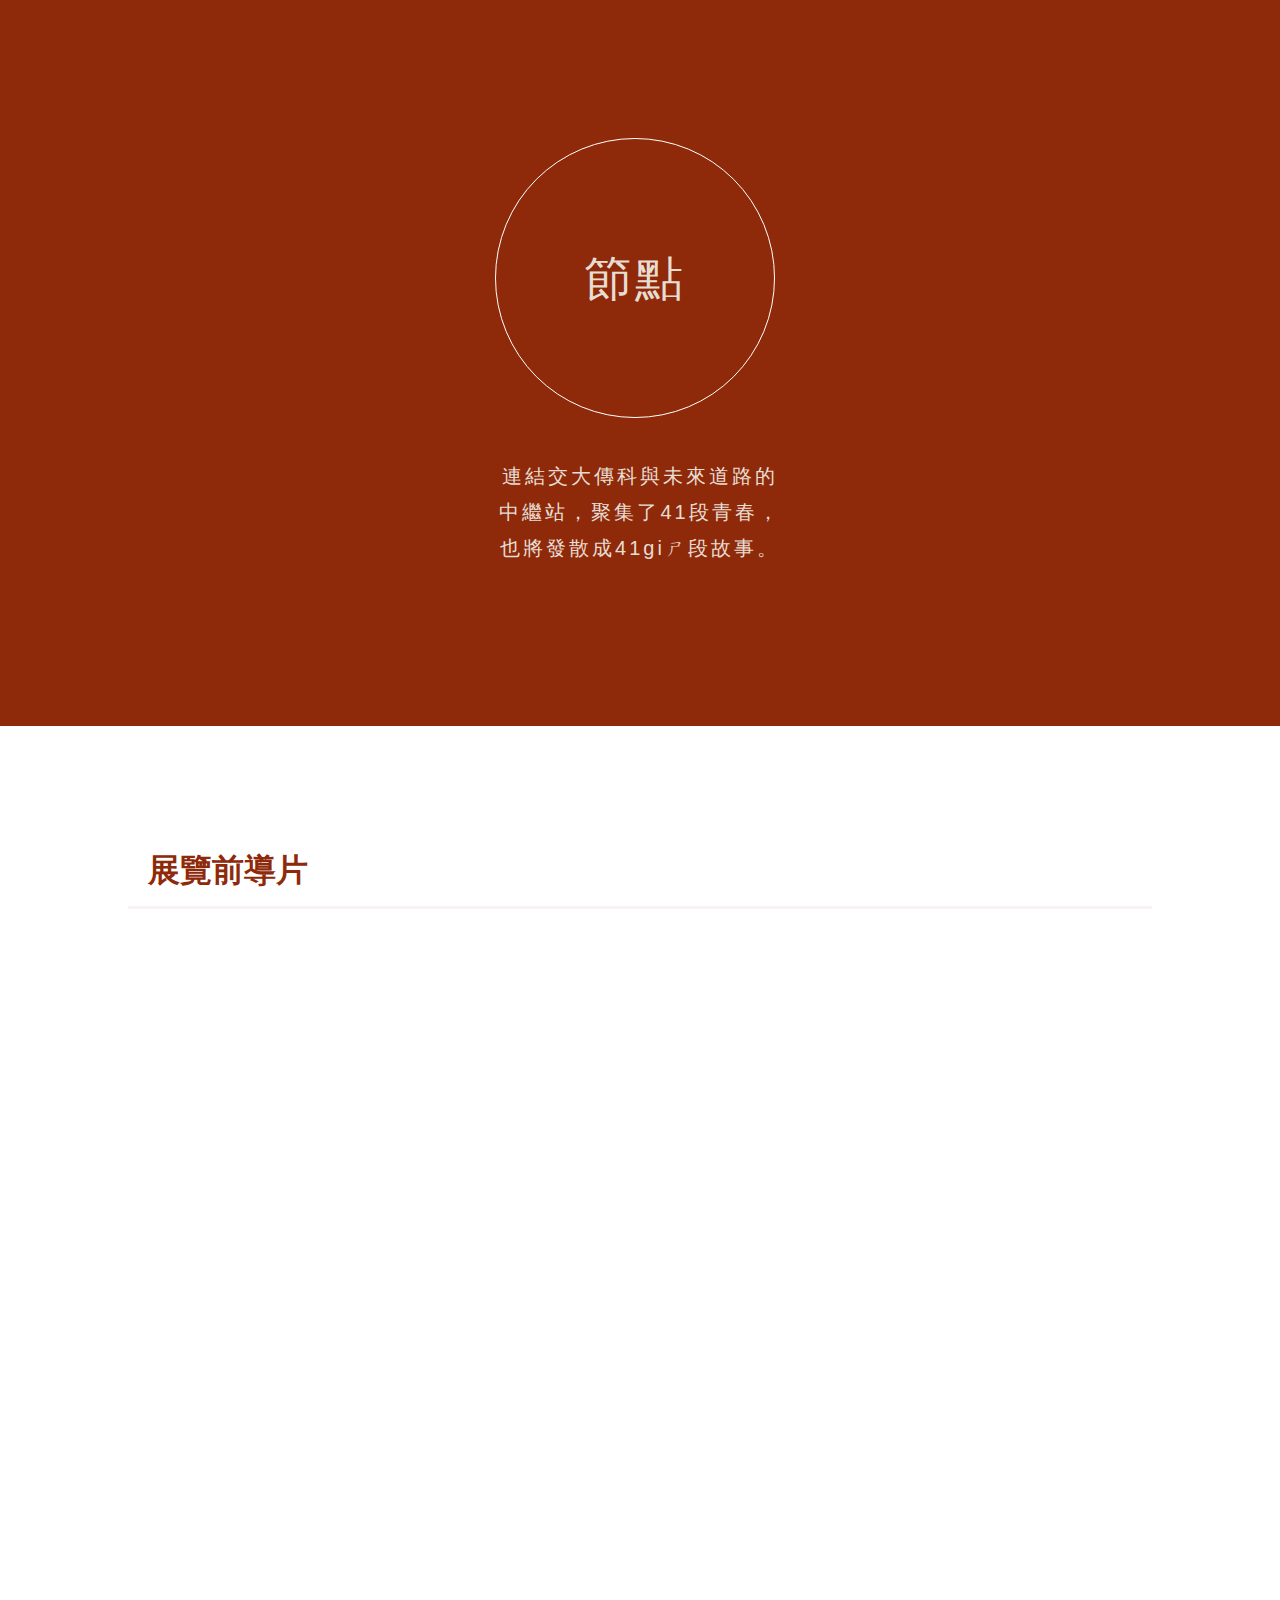
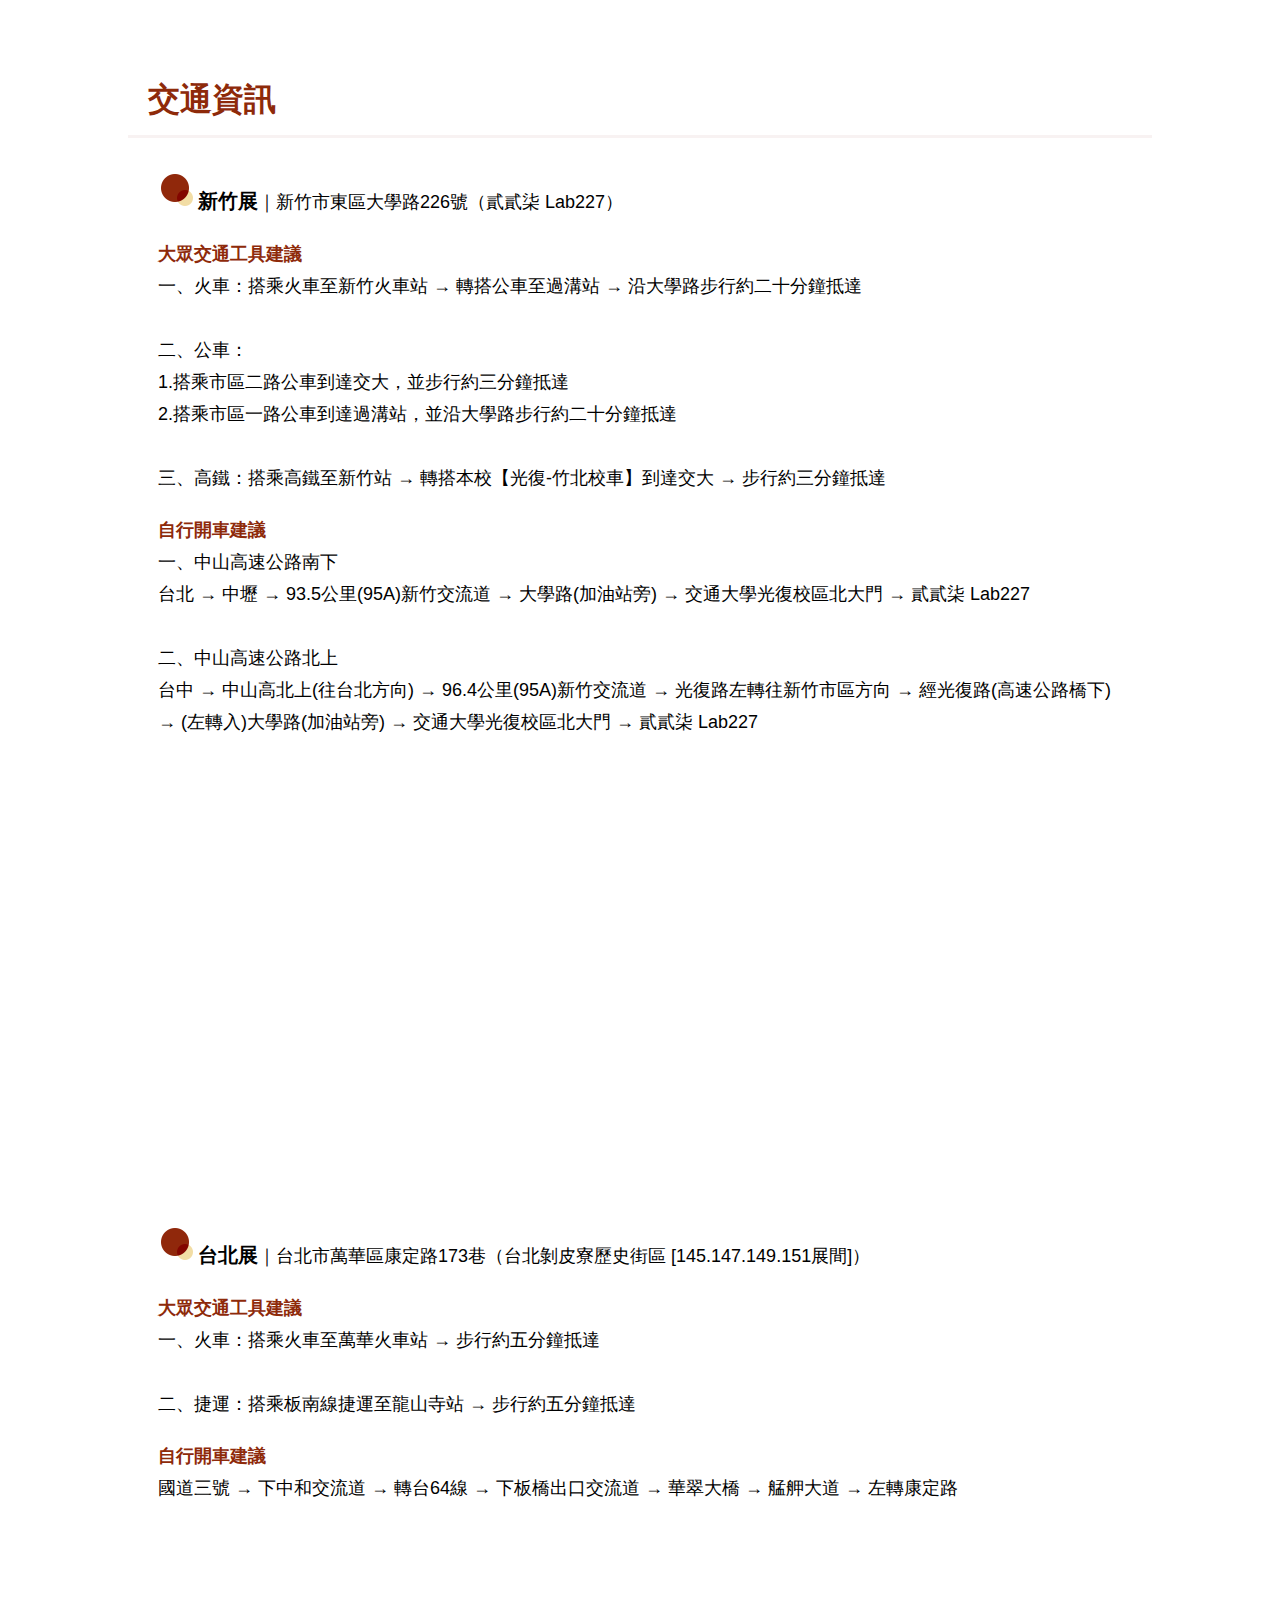
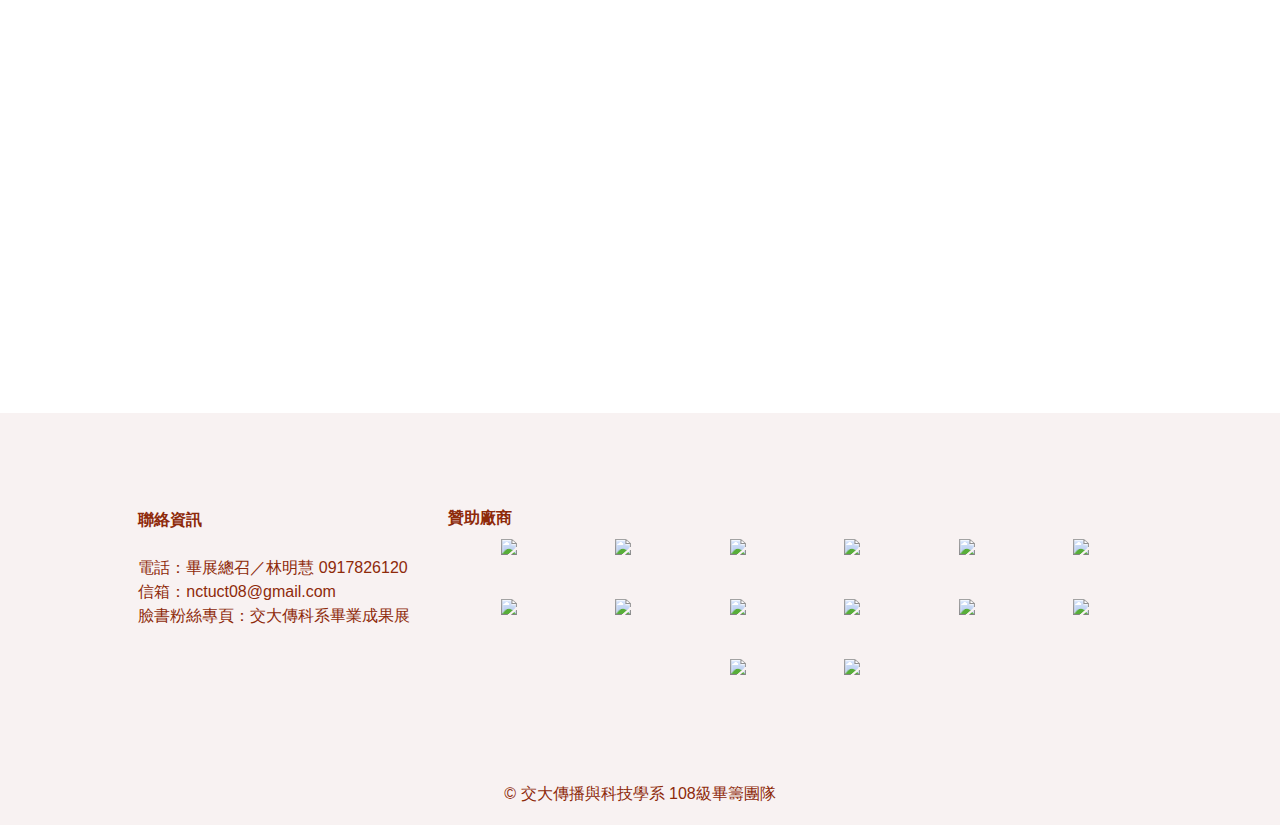
==== commit 053b0b91: "index words title letter-space" ====
--- a/index.html
+++ b/index.html
@@ -84,7 +84,7 @@
 			<div class="defbox">
 				<div class="dot">節點</div>
 
-				<p>連結交大傳科與未來道路的中繼站，聚集了42段青春，</br>也將發散成42段故事。
+				<p>連結交大傳科與未來道路的中繼站，聚集了41段青春，</br>也將發散成41giㄕ段故事。
 				</p>
 			</div>
 		</div>
--- a/css/information.css
+++ b/css/information.css
@@ -229,7 +229,7 @@
 .title{
 	text-align:left;
 	color:#8e2a0a;
-	letter-spacing:2px;
+	letter-spacing:1.5px;
 	font-size:30px;
 	line-height:1.5em;
 	margin:0px auto 10px;
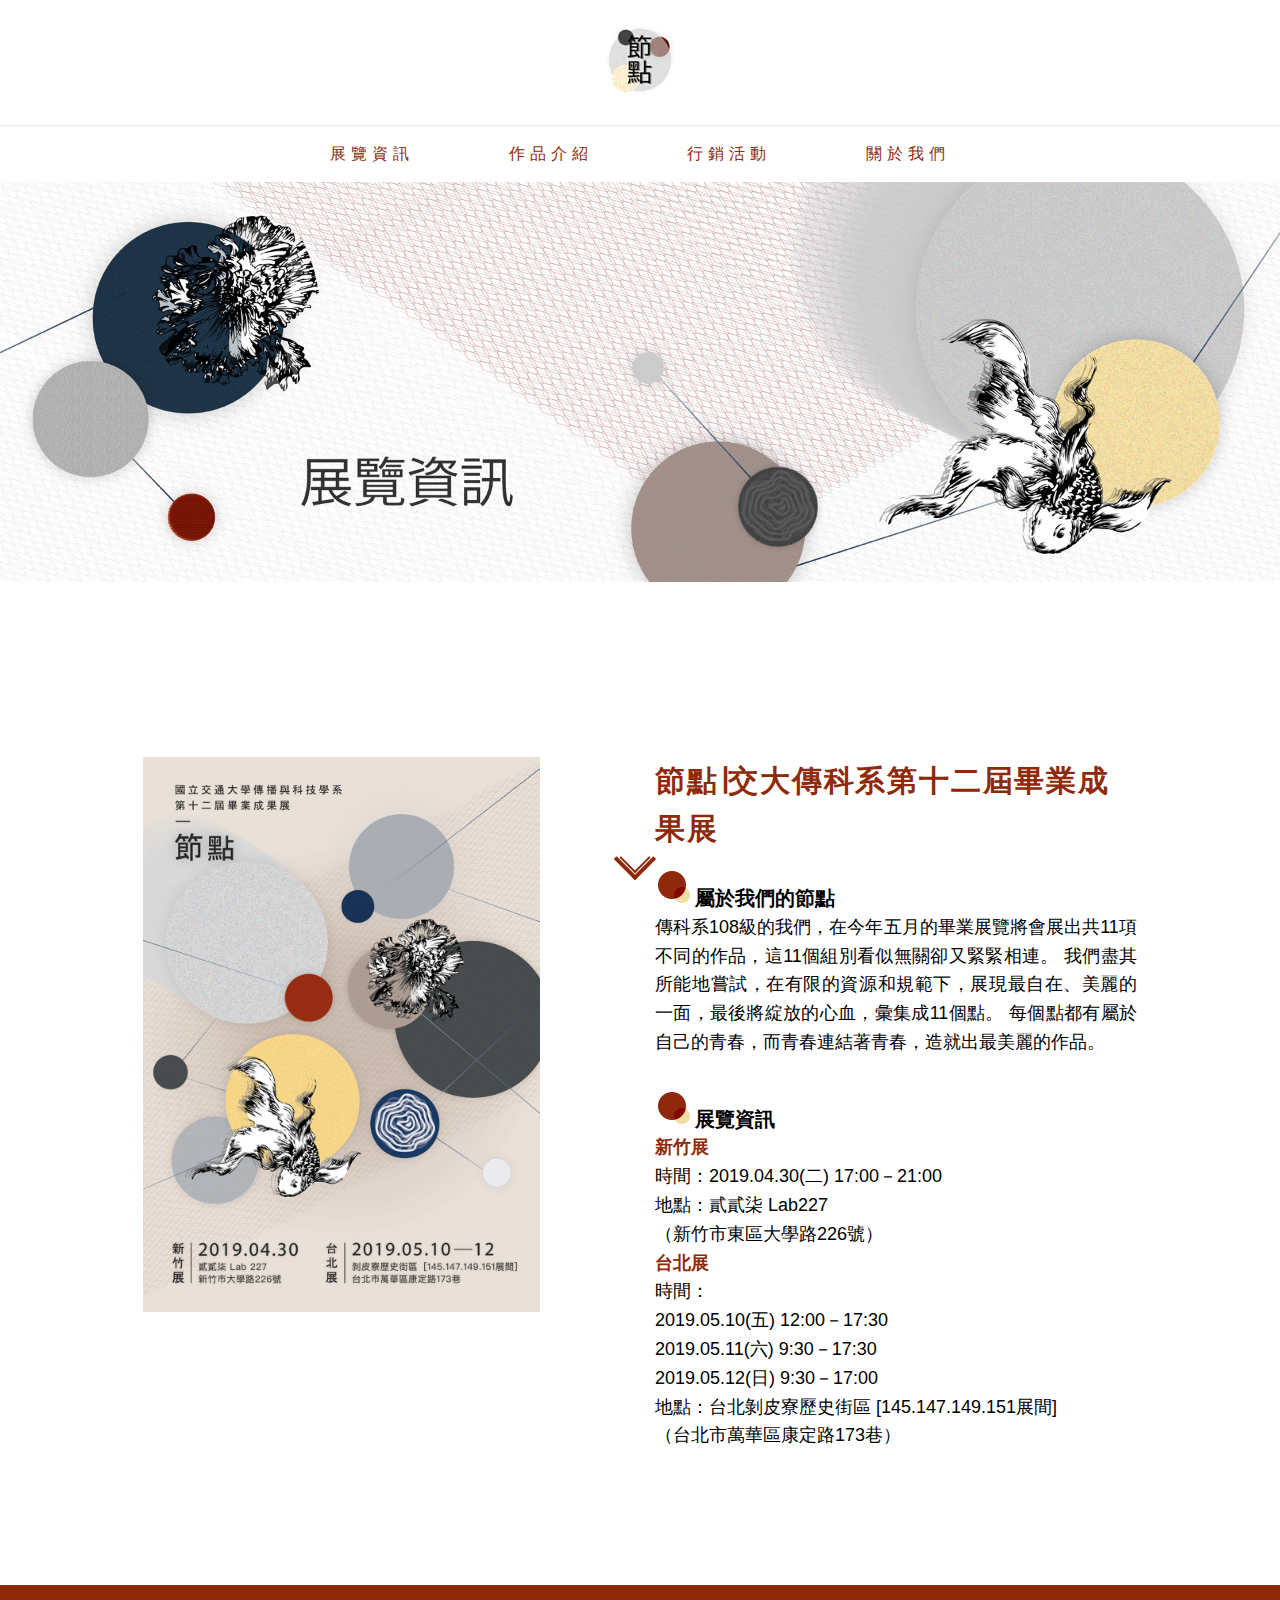
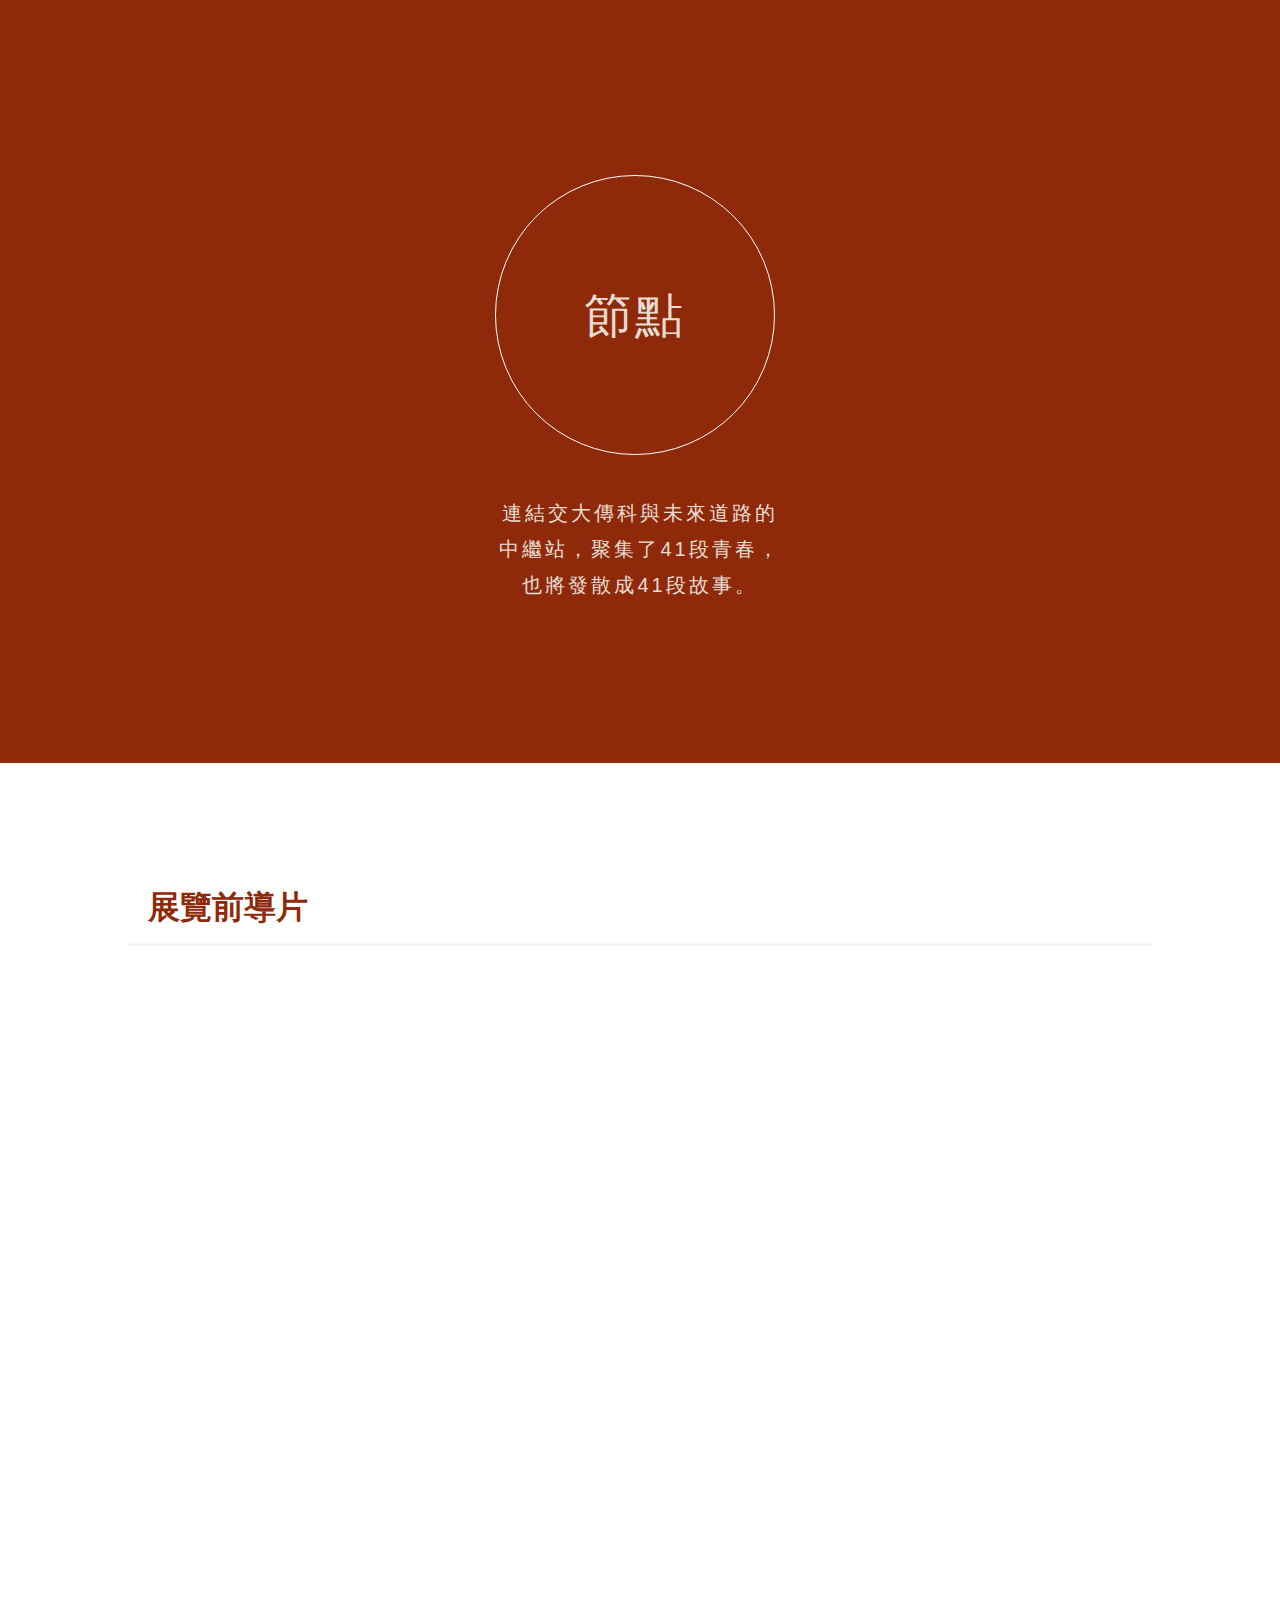
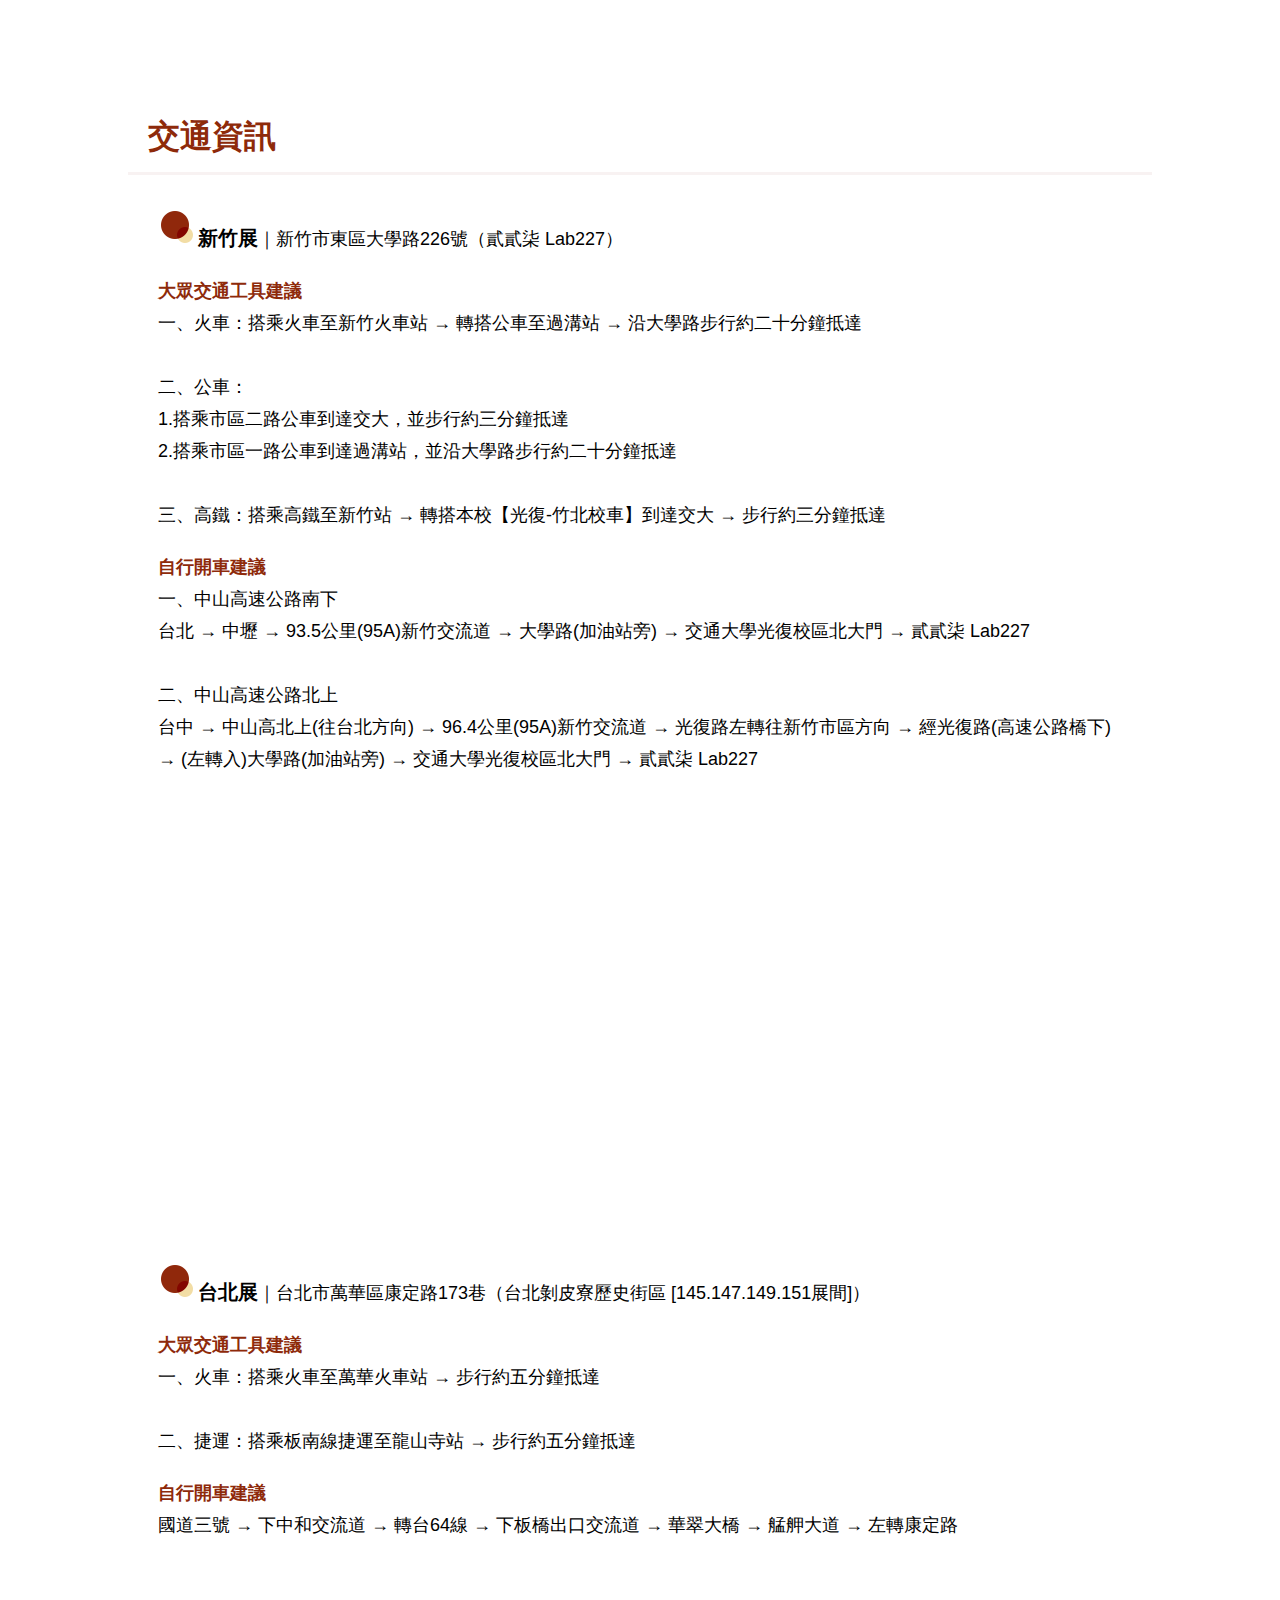
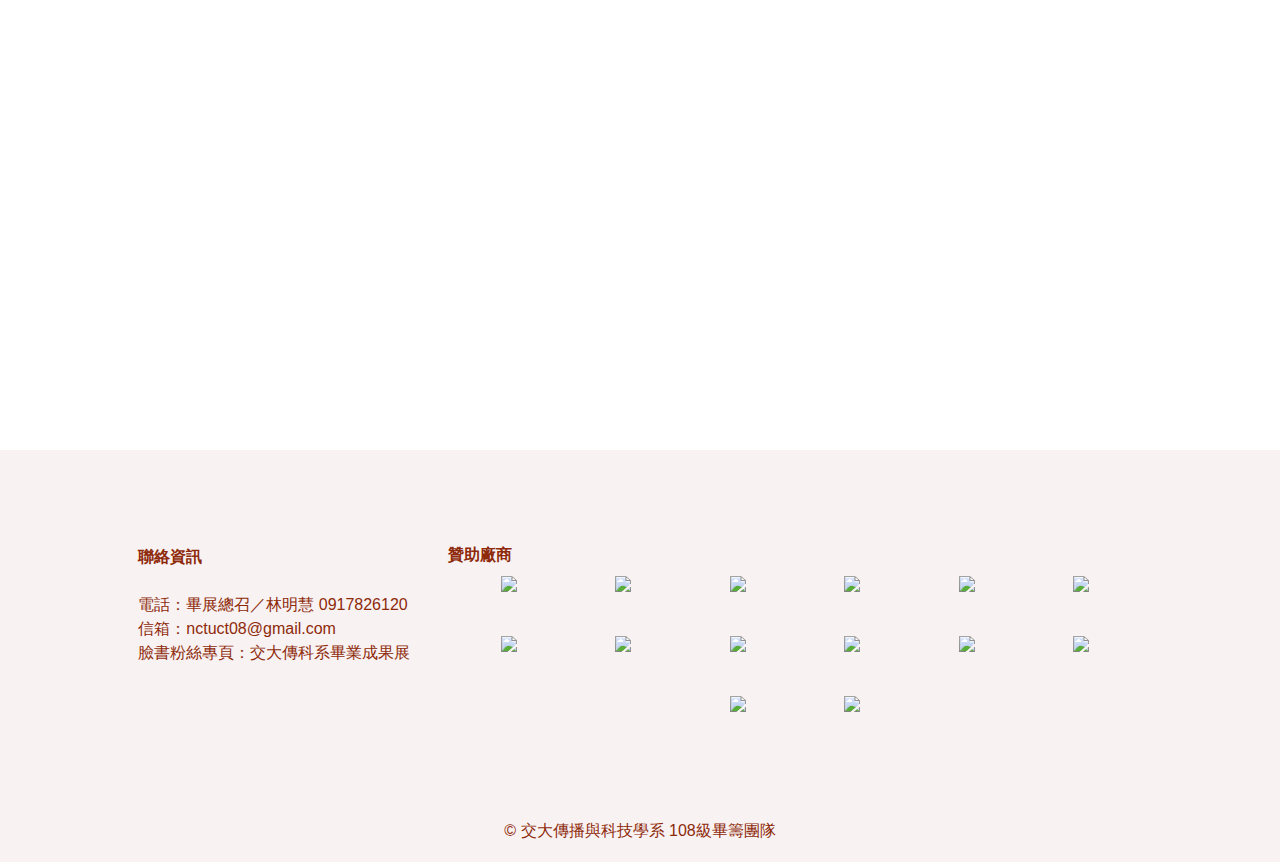
==== commit 004ca00e: "index words" ====
--- a/index.html
+++ b/index.html
@@ -56,6 +56,7 @@
 						我們盡其所能地嘗試，在有限的資源和規範下，展現最自在、美麗的一面，最後將綻放的心血，彙集成11個點。
 						每個點都有屬於自己的青春，而青春連結著青春，造就出最美麗的作品。
 					</p>
+					<br>
 					<h3>展覽資訊</h3>
 						<h5>新竹展</h5>
 						<p>
@@ -84,7 +85,7 @@
 			<div class="defbox">
 				<div class="dot">節點</div>
 
-				<p>連結交大傳科與未來道路的中繼站，聚集了41段青春，</br>也將發散成41giㄕ段故事。
+				<p>連結交大傳科與未來道路的中繼站，聚集了41段青春，</br>也將發散成41段故事。
 				</p>
 			</div>
 		</div>
--- a/css/information.css
+++ b/css/information.css
@@ -229,10 +229,10 @@
 .title{
 	text-align:left;
 	color:#8e2a0a;
-	letter-spacing:1.5px;
+	letter-spacing:1.8px;
 	font-size:30px;
-	line-height:1.5em;
-	margin:0px auto 10px;
+	line-height:1.6em;
+	margin:0px auto 12px;
 	font-weight:bold;
 }
 .dot{
